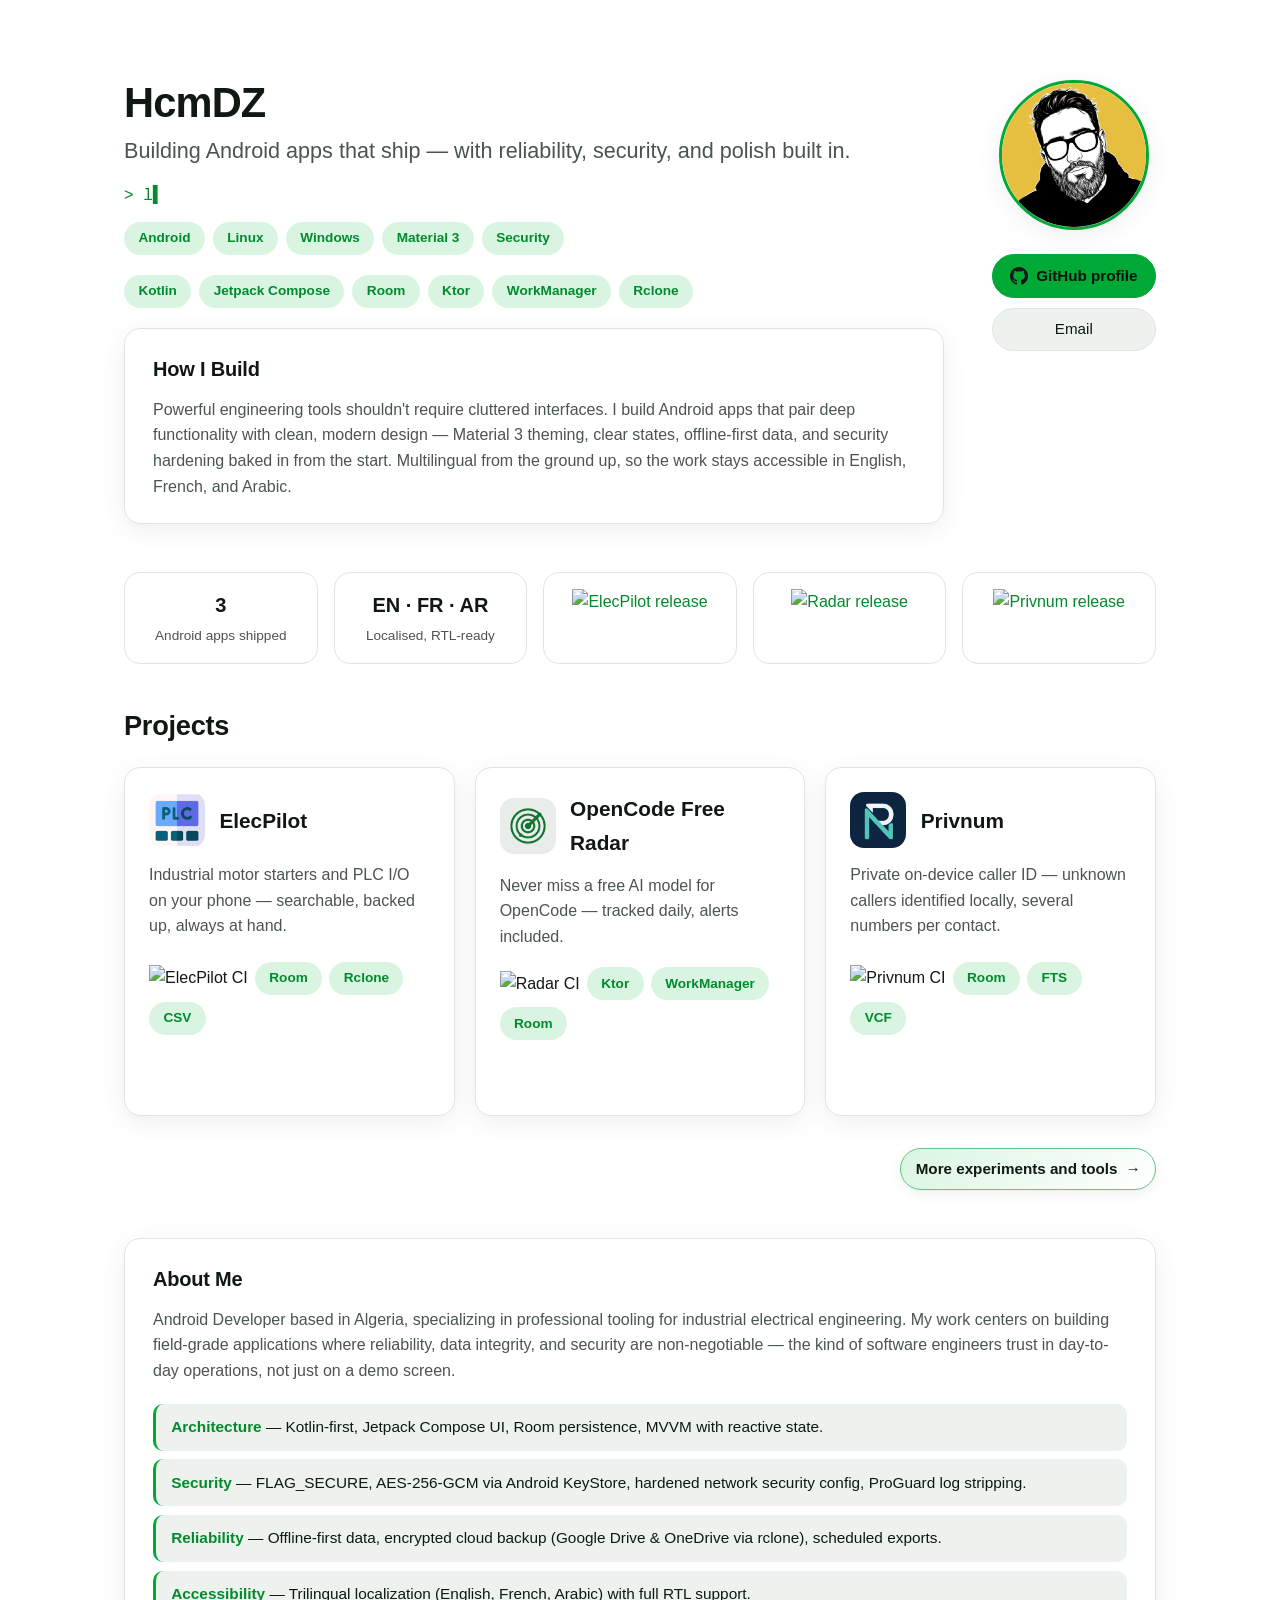
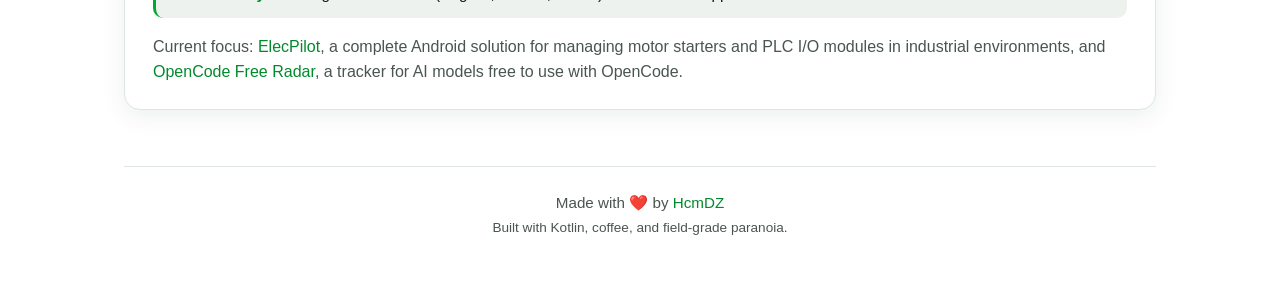
==== index.html @ deed44be "fix(nav): list all three apps plus shared JS nav source" ====
<!doctype html>
<html lang="en">
<head>
  <meta charset="utf-8">
  <meta name="viewport" content="width=device-width, initial-scale=1">
  <title>HcmDZ — Android Developer</title>
  <meta name="description" content="HcmDZ — Android developer crafting apps with Kotlin &amp; Jetpack Compose. Explore ElecPilot, a professional app for motor starters and PLC I/O modules, and OpenCode Free Radar, a tracker for free AI models.">
  <meta name="author" content="HcmDZ">
  <link rel="canonical" href="https://Hcmdz.github.io/">
  <link rel="icon" type="image/png" href="assets/favicon-elec.png">
  <link rel="apple-touch-icon" href="assets/favicon-elec.png">
  <meta property="og:type" content="profile">
  <meta property="og:site_name" content="HcmDZ">
  <meta property="og:title" content="HcmDZ — Android Developer">
  <meta property="og:description" content="Android developer crafting apps with Kotlin &amp; Jetpack Compose. Explore ElecPilot and OpenCode Free Radar.">
  <meta property="og:url" content="https://Hcmdz.github.io/">
  <meta property="og:image" content="https://Hcmdz.github.io/assets/og-home.png">
  <meta property="og:image:width" content="1200">
  <meta property="og:image:height" content="630">
  <meta property="og:image:alt" content="HcmDZ — Android Developer">
  <meta name="twitter:card" content="summary_large_image">
  <meta name="twitter:title" content="HcmDZ — Android Developer">
  <meta name="twitter:description" content="Android developer crafting apps with Kotlin &amp; Jetpack Compose. Explore ElecPilot and OpenCode Free Radar.">
  <meta name="twitter:image" content="https://Hcmdz.github.io/assets/og-home.png">
  <link rel="stylesheet" href="assets/style.css?v=12">
  <script src="assets/site.js?v=4" defer></script>
  <script type="application/ld+json">
    {
      "@context": "https://schema.org",
      "@type": "Person",
      "name": "HcmDZ",
      "url": "https://Hcmdz.github.io/",
      "image": "https://Hcmdz.github.io/assets/avatar.png",
      "sameAs": [
        "https://github.com/Hcmdz"
      ],
      "knowsAbout": [
        "Android Application Development",
        "Kotlin",
        "Jetpack Compose",
        "Material 3 Design",
        "Electrical Engineering Apps",
        "Security Hardening"
      ]
    }
  </script>
</head>
<body>
  <main class="site-shell">
    <section class="hero profile-hero">
      <div class="hero-copy">
        <h1>HcmDZ</h1>
        <p class="profile-tagline">Building Android apps that ship — with reliability, security, and polish built in.</p>
        <p class="home-terminal" aria-hidden="true"><span>&gt; </span><span id="home-typing">code()</span><span class="home-caret">▍</span></p>
        <div class="chip-row" aria-label="Platforms">
          <span class="meta-chip">Android</span>
          <span class="meta-chip">Linux</span>
          <span class="meta-chip">Windows</span>
          <span class="meta-chip">Material 3</span>
          <span class="meta-chip">Security</span>
        </div>
        <div class="chip-row home-stack" aria-label="Stack">
          <span class="meta-chip">Kotlin</span>
          <span class="meta-chip">Jetpack Compose</span>
          <span class="meta-chip">Room</span>
          <span class="meta-chip">Ktor</span>
          <span class="meta-chip">WorkManager</span>
          <span class="meta-chip">Rclone</span>
        </div>
        <section class="content-card">
          <h2>How I Build</h2>
          <p>
            Powerful engineering tools shouldn't require cluttered interfaces. I build Android apps that pair deep
            functionality with clean, modern design — Material 3 theming, clear states, offline-first data, and
            security hardening baked in from the start. Multilingual from the ground up, so the work stays accessible
            in English, French, and Arabic.
          </p>
        </section>
      </div>
      <div class="hero-media">
        <img class="avatar" src="assets/avatar.png" alt="HcmDZ profile photo" loading="lazy" decoding="async">
        <nav class="nav" aria-label="Profile links">
          <a class="pill primary" href="https://github.com/Hcmdz" target="_blank" rel="noopener"><img class="pill-icon" src="assets/fav_github.png" alt="" aria-hidden="true">GitHub profile</a>
          <a class="pill" href="mailto:HcmDz.Dev@gmail.com">Email</a>
        </nav>
      </div>
    </section>
      </div>
    </section>

    <section class="home-stats" aria-label="Highlights">
      <div class="home-stat"><strong>3</strong><span>Android apps shipped</span></div>
      <div class="home-stat"><strong>EN · FR · AR</strong><span>Localised, RTL-ready</span></div>
      <div class="home-stat"><a href="https://github.com/Hcmdz/ElecPilot/releases" target="_blank" rel="noopener"><img src="https://img.shields.io/github/v/release/Hcmdz/ElecPilot?label=ElecPilot&color=00D117" alt="ElecPilot release" loading="lazy"></a></div>
      <div class="home-stat"><a href="https://github.com/Hcmdz/OpenCode-Free-Radar/releases" target="_blank" rel="noopener"><img src="https://img.shields.io/github/v/release/Hcmdz/OpenCode-Free-Radar?label=Radar&color=00D117" alt="Radar release" loading="lazy"></a></div>
      <div class="home-stat"><a href="https://github.com/Hcmdz/Privnum/releases" target="_blank" rel="noopener"><img src="https://img.shields.io/github/v/release/Hcmdz/Privnum?label=Privnum&color=00D117" alt="Privnum release" loading="lazy"></a></div>
    </section>

    <section class="projects-section" aria-labelledby="projects-title">
      <h2 id="projects-title">Projects</h2>
      <div class="grid">
        <a class="card" href="elecpilot/">
          <div class="card-header">
            <img class="card-logo" src="elecpilot/logo.png" alt="" aria-hidden="true" loading="lazy" decoding="async">
            <div class="card-title-group">
              <h3>ElecPilot</h3>
            </div>
          </div>
          <p>
            Industrial motor starters and PLC I/O on your phone — searchable, backed up, always at hand.
          </p>
          <div class="home-card-meta">
            <img src="https://img.shields.io/github/actions/workflow/status/Hcmdz/ElecPilot/ci.yml?label=CI&color=00D117" alt="ElecPilot CI" loading="lazy">
            <span class="meta-chip">Room</span>
            <span class="meta-chip">Rclone</span>
            <span class="meta-chip">CSV</span>
          </div>
        </a>
        <a class="card" href="opencode-free-radar/">
          <div class="card-header">
            <img class="card-logo" src="opencode-free-radar/logo.png" alt="" aria-hidden="true" loading="lazy" decoding="async">
            <div class="card-title-group">
              <h3>OpenCode Free Radar</h3>
            </div>
          </div>
          <p>
            Never miss a free AI model for OpenCode — tracked daily, alerts included.
          </p>
          <div class="home-card-meta">
            <img src="https://img.shields.io/github/actions/workflow/status/Hcmdz/OpenCode-Free-Radar/ci.yml?label=CI&color=00D117" alt="Radar CI" loading="lazy">
            <span class="meta-chip">Ktor</span>
            <span class="meta-chip">WorkManager</span>
            <span class="meta-chip">Room</span>
          </div>
        </a>
        <a class="card" href="Privnum/">
          <div class="card-header">
            <img class="card-logo" src="Privnum/logo.png" alt="" aria-hidden="true" loading="lazy" decoding="async">
            <div class="card-title-group">
              <h3>Privnum</h3>
            </div>
          </div>
          <p>
            Private on-device caller ID — unknown callers identified locally, several numbers per contact.
          </p>
          <div class="home-card-meta">
            <img src="https://img.shields.io/github/actions/workflow/status/Hcmdz/Privnum/ci.yml?label=CI&color=00D117" alt="Privnum CI" loading="lazy">
            <span class="meta-chip">Room</span>
            <span class="meta-chip">FTS</span>
            <span class="meta-chip">VCF</span>
          </div>
        </a>
      </div>
      <div class="read-more-row">
        <a class="pill read-more-button" href="https://github.com/Hcmdz?tab=repositories" target="_blank" rel="noopener">More experiments and tools<span aria-hidden="true">→</span></a>
      </div>
    </section>

    <section class="content-card" aria-labelledby="about-title">
      <h2 id="about-title">About Me</h2>
      <p>
        Android Developer based in Algeria, specializing in professional tooling for industrial electrical
        engineering. My work centers on building field-grade applications where reliability, data integrity, and
        security are non-negotiable — the kind of software engineers trust in day-to-day operations, not just on a
        demo screen.
      </p>
      <ul class="focus-list">
        <li><strong>Architecture</strong> — Kotlin-first, Jetpack Compose UI, Room persistence, MVVM with reactive state.</li>
        <li><strong>Security</strong> — FLAG_SECURE, AES-256-GCM via Android KeyStore, hardened network security config, ProGuard log stripping.</li>
        <li><strong>Reliability</strong> — Offline-first data, encrypted cloud backup (Google Drive &amp; OneDrive via rclone), scheduled exports.</li>
        <li><strong>Accessibility</strong> — Trilingual localization (English, French, Arabic) with full RTL support.</li>
      </ul>
      <p>
        Current focus: <a href="elecpilot/">ElecPilot</a>, a complete Android solution for managing motor starters
        and PLC I/O modules in industrial environments, and <a href="opencode-free-radar/">OpenCode Free Radar</a>,
        a tracker for AI models free to use with OpenCode.
      </p>
    </section>

    <footer class="site-footer">
      Made with ❤️ by <a href="https://github.com/Hcmdz">HcmDZ</a>
      <br><span class="home-footer-note">Built with Kotlin, coffee, and field-grade paranoia.</span>
    </footer>
  </main>
  <script>
  (function () {
    var el = document.getElementById("home-typing");
    if (!el || window.matchMedia("(prefers-reduced-motion: reduce)").matches) return;
    var words = ["code()", "learn()", "build()", "ship()"];
    var wi = 0, ci = 6, del = false;
    setInterval(function () {
      var w = words[wi];
      el.textContent = w.slice(0, ci);
      ci += del ? -1 : 1;
      if (!del && ci > w.length) { del = true; ci = w.length; }
      else if (del && ci < 0) { del = false; ci = 0; wi = (wi + 1) % words.length; }
    }, 160);
  })();
  </script>
</body>
</html>
---- assets/style.css ----
:root {
  --bg: #ffffff;
  --bg-soft: #f5f7f5;
  --surface: #ffffff;
  --surface-soft: #eef2ee;
  --text: #101812;
  --text-muted: #4a5550;
  --accent: #00a836;
  --accent-strong: #008a2c;
  --accent-soft: #d9f5e2;
  --border: #dfe6e0;
  --shadow: 0 6px 24px rgba(16, 60, 34, 0.08);
  --shadow-lg: 0 12px 40px rgba(16, 60, 34, 0.14);
  --radius: 16px;
  --radius-sm: 10px;
  --maxw: 1080px;
}

@media (prefers-color-scheme: dark) {
  :root {
    --bg: #0c130e;
    --bg-soft: #111a14;
    --surface: #16201a;
    --surface-soft: #1b2620;
    --text: #e7f2eb;
    --text-muted: #9fb3a6;
    --accent: #2ee06b;
    --accent-strong: #4cf081;
    --accent-soft: #12311f;
    --border: #24342b;
    --shadow: 0 6px 24px rgba(0, 0, 0, 0.4);
    --shadow-lg: 0 12px 40px rgba(0, 0, 0, 0.55);
  }
}

* { box-sizing: border-box; }

/* ElecPilot project theme (green identity, inherits the site palette) */
body.theme-elecpilot {
  --bg: #f4faf6;
  --bg-soft: #e9f3ec;
  --surface: #ffffff;
  --surface-soft: #e3efe7;
  --text: #0e1a12;
  --text-muted: #45614f;
  --accent: #00a836;
  --accent-strong: #008a2c;
  --accent-soft: #d3f2de;
  --border: #d8e7dc;
  --shadow: 0 6px 24px rgba(16, 60, 34, 0.08);
  --shadow-lg: 0 12px 40px rgba(16, 60, 34, 0.14);
}

@media (prefers-color-scheme: dark) {
  body.theme-elecpilot {
    --bg: #0c140f;
    --surface: #141f18;
    --surface-soft: #182720;
    --text: #e4f1e9;
    --text-muted: #9cb4a3;
    --accent: #2ee06b;
    --accent-strong: #4cf081;
    --accent-soft: #123120;
    --border: #22342a;
  }
}

/* Privnum project theme (teal identity, inherits the site palette) */
body.theme-privnum {
  --bg: #f2f7f7;
  --bg-soft: #e6f0ef;
  --surface: #ffffff;
  --surface-soft: #dcecea;
  --text: #0d1a1c;
  --text-muted: #41656b;
  --accent: #00897b;
  --accent-strong: #00695c;
  --accent-soft: #d2f0ec;
  --border: #d0e4e1;
  --shadow: 0 6px 24px rgba(13, 60, 56, 0.08);
  --shadow-lg: 0 12px 40px rgba(13, 60, 56, 0.14);
}

@media (prefers-color-scheme: dark) {
  body.theme-privnum {
    --bg: #0a1416;
    --surface: #122023;
    --surface-soft: #162b2e;
    --text: #e2f2f0;
    --text-muted: #9bbbc0;
    --accent: #53c5b8;
    --accent-strong: #7fe0d4;
    --accent-soft: #0d2b28;
    --border: #203639;
  }
}

/* OpenCode Free Radar project theme (radar-green identity, inherits the site palette) */
body.theme-ofr {
  --bg: #f2f6f2;
  --bg-soft: #e8ede9;
  --surface: #ffffff;
  --surface-soft: #dfe8e1;
  --text: #0e1a12;
  --text-muted: #45614f;
  --accent: #137333;
  --accent-strong: #0e5c29;
  --accent-soft: #d7ecdc;
  --border: #d3e2d7;
  --shadow: 0 6px 24px rgba(16, 60, 34, 0.08);
  --shadow-lg: 0 12px 40px rgba(16, 60, 34, 0.14);
}

@media (prefers-color-scheme: dark) {
  body.theme-ofr {
    --bg: #0c140f;
    --surface: #141f18;
    --surface-soft: #182720;
    --text: #e4f1e9;
    --text-muted: #9cb4a3;
    --accent: #35d066;
    --accent-strong: #5ce58a;
    --accent-soft: #123120;
    --border: #22342a;
  }
}

html { scroll-behavior: smooth; }

body {
  margin: 0;
  font-family: -apple-system, BlinkMacSystemFont, "Segoe UI", Roboto, Oxygen, Ubuntu, Cantarell, "Helvetica Neue", sans-serif;
  background: var(--bg);
  color: var(--text);
  line-height: 1.6;
  -webkit-font-smoothing: antialiased;
}

a { color: var(--accent-strong); text-decoration: none; }
a:hover { text-decoration: underline; }

.site-shell {
  max-width: var(--maxw);
  margin: 0 auto;
  padding: 2.5rem 1.5rem 3rem;
}

/* ---------- Hero ---------- */
.hero {
  display: grid;
  grid-template-columns: minmax(0, 1fr) auto;
  gap: clamp(1.5rem, 5vw, 3rem);
  align-items: start;
  padding: 2.5rem 0 3rem;
}

.hero > .hero-copy { order: 1; }
.hero > .hero-media { order: 2; }

.hero-media {
  display: flex;
  flex-direction: column;
  align-items: center;
  gap: 1.25rem;
}

/* Pills in the home/profile hero stack vertically under the avatar */
.profile-hero .hero-media .nav {
  flex-direction: column;
  align-items: stretch;
  width: min(16rem, 100%);
  margin-top: 0.25rem;
}

.profile-hero .hero-media .pill {
  justify-content: center;
}

/* Pills in the project hero stack vertically under the logo */
.project-hero .hero-media .nav {
  flex-direction: column;
  align-items: stretch;
  width: min(16rem, 100%);
  margin-top: 0.25rem;
}

.project-hero .hero-media .pill {
  justify-content: center;
}

.avatar {
  width: 150px;
  height: 150px;
  border-radius: 50%;
  object-fit: cover;
  border: 3px solid var(--accent);
  box-shadow: var(--shadow);
}

.app-logo {
  width: 120px;
  height: 120px;
  border-radius: 26px;
  object-fit: cover;
  box-shadow: var(--shadow-lg);
}

.hero-copy h1 {
  margin: 0 0 0.5rem;
  font-size: 2.6rem;
  line-height: 1.1;
  letter-spacing: -0.02em;
}

.profile-tagline {
  font-size: 1.35rem;
  color: var(--text-muted);
  margin: 0 0 1rem;
  font-weight: 500;
}

.lede {
  font-size: 1.1rem;
  color: var(--text-muted);
  margin: 0.5rem 0 1.25rem;
}

/* ---------- Navigation / Pills ---------- */
.nav {
  display: flex;
  flex-wrap: wrap;
  gap: 0.6rem;
  justify-content: center;
}

.page-nav.desktop-site-nav {
  justify-content: flex-start;
  margin-bottom: 1.5rem;
}

.pill {
  display: inline-flex;
  align-items: center;
  gap: 0.5rem;
  padding: 0.55rem 1.1rem;
  border-radius: 999px;
  background: var(--surface-soft);
  color: var(--text);
  font-weight: 500;
  font-size: 0.95rem;
  border: 1px solid var(--border);
  transition: transform 0.12s ease, box-shadow 0.12s ease, background 0.12s ease;
}

.pill:hover {
  transform: translateY(-1px);
  box-shadow: var(--shadow);
  text-decoration: none;
}

.pill.primary {
  background: var(--accent);
  color: #07130b;
  border-color: var(--accent);
  font-weight: 600;
}

.pill.primary:hover { background: var(--accent-strong); }

.pill[aria-current="page"] {
  background: var(--accent-soft);
  color: var(--accent-strong);
  border-color: var(--accent-soft);
}

.pill-icon {
  width: 18px;
  height: 18px;
  border-radius: 4px;
}

.pill .pill-icon + span { display: inline; }

@media (prefers-color-scheme: dark) {
  .pill:not(.primary) img.pill-icon[src*="fav_github"] {
    filter: invert(1);
  }
}

.pill.secondary-strong {
  border-color: color-mix(in srgb, var(--accent) 55%, var(--border));
  background: linear-gradient(135deg, var(--accent-soft), var(--surface));
  color: var(--text);
  font-weight: 600;
}

/* ---------- Chips ---------- */
.chip-row { display: flex; flex-wrap: wrap; gap: 0.5rem; margin: 0.75rem 0 1.25rem; }

.meta-chip {
  padding: 0.35rem 0.9rem;
  border-radius: 999px;
  background: var(--accent-soft);
  color: var(--accent-strong);
  font-size: 0.85rem;
  font-weight: 600;
}

/* ---------- Content card ---------- */
.content-card {
  background: var(--surface);
  border: 1px solid var(--border);
  border-radius: var(--radius);
  padding: 1.5rem 1.75rem;
  box-shadow: var(--shadow);
  transition: border-color 180ms ease, box-shadow 180ms ease, transform 180ms ease, background-color 180ms ease;
}

.content-card + .content-card { margin-top: 1.25rem; }

.content-card:hover {
  border-color: color-mix(in srgb, var(--accent) 30%, var(--border));
  background: color-mix(in srgb, var(--surface) 96%, var(--accent-soft));
  box-shadow: 0 0.8rem 2rem rgb(0 0 0 / 10%), 0 0 1rem color-mix(in srgb, var(--accent) 8%, transparent);
  transform: translateY(-0.1rem);
}

.content-card h2 { margin: 0 0 0.75rem; font-size: 1.25rem; }
.content-card p { margin: 0; color: var(--text-muted); }

/* ---------- Section titles ---------- */
section > h2, .section-title {
  font-size: 1.7rem;
  margin: 2.5rem 0 1.25rem;
  letter-spacing: -0.01em;
}

/* ---------- Projects section ---------- */
.projects-section { margin-bottom: 3rem; }

/* ---------- Projects grid ---------- */
.grid {
  display: grid;
  grid-template-columns: repeat(auto-fill, minmax(280px, 1fr));
  gap: 1.25rem;
}

.card {
  display: flex;
  flex-direction: column;
  gap: 0.85rem;
  padding: 1.5rem;
  background: var(--surface);
  border: 1px solid var(--border);
  border-radius: var(--radius);
  color: var(--text);
  box-shadow: var(--shadow);
  transition: transform 0.15s ease, box-shadow 0.15s ease, border-color 0.15s ease;
}

.card:hover {
  transform: translateY(-3px);
  box-shadow: var(--shadow-lg);
  border-color: var(--accent);
  text-decoration: none;
}

.projects-section .card::after {
  margin-top: auto;
  padding-top: 1rem;
  color: var(--accent-strong);
  content: "Open project \2192";
  font-size: 0.82rem;
  font-weight: 800;
  letter-spacing: 0.04em;
  opacity: 0;
  text-transform: uppercase;
  transform: translateY(0.35rem);
  transition: opacity 180ms ease, transform 180ms ease;
}

.projects-section .card:hover,
.projects-section .card:focus-visible {
  box-shadow: 0 1.35rem 3.5rem rgb(0 0 0 / 18%), 0 0 2rem color-mix(in srgb, var(--accent) 16%, transparent);
}

.projects-section .card:hover::after,
.projects-section .card:focus-visible::after {
  opacity: 1;
  transform: translateY(0);
}

.card-header { display: flex; align-items: center; gap: 0.9rem; }

.card-logo {
  width: 56px;
  height: 56px;
  border-radius: 14px;
  object-fit: cover;
}

.card-title-group { display: flex; flex-direction: column; gap: 0.25rem; }
.card-title-group h3 { margin: 0; font-size: 1.3rem; }
.card-badge {
  align-self: flex-start;
  padding: 0.2rem 0.7rem;
  border-radius: 999px;
  background: var(--accent-soft);
  color: var(--accent-strong);
  font-size: 0.75rem;
  font-weight: 600;
}

.card p { margin: 0; color: var(--text-muted); }

/* ---------- Feature grid ---------- */
.feature-grid {
  display: grid;
  grid-template-columns: repeat(auto-fill, minmax(240px, 1fr));
  gap: 1.25rem;
}

.feature-card {
  background: var(--surface);
  border: 1px solid var(--border);
  border-radius: var(--radius);
  padding: 1.4rem 1.5rem;
  box-shadow: var(--shadow);
  transition: border-color 180ms ease, box-shadow 180ms ease, transform 180ms ease, background-color 180ms ease;
}

.feature-card:hover {
  border-color: color-mix(in srgb, var(--accent) 34%, var(--border));
  background: color-mix(in srgb, var(--surface) 95%, var(--accent-soft));
  box-shadow: 0 0.9rem 2.2rem rgb(0 0 0 / 11%), 0 0 1.1rem color-mix(in srgb, var(--accent) 9%, transparent);
  transform: translateY(-0.12rem);
}

.feature-card h3 {
  margin: 0 0 0.55rem;
  font-size: 1.1rem;
  display: flex;
  align-items: center;
  gap: 0.5rem;
}

.feature-card p { margin: 0; color: var(--text-muted); font-size: 0.96rem; }

/* ---------- Read more row ---------- */
.read-more-row { margin: 2rem 0; text-align: right; }

.read-more-button {
  display: inline-flex;
  align-items: center;
  gap: 0.5rem;
  min-height: 2.5rem;
  padding: 0.5rem 0.9rem;
  border-color: color-mix(in srgb, var(--accent) 55%, var(--border));
  background: linear-gradient(135deg, var(--accent-soft), var(--surface));
  box-shadow: 0 0.25rem 0.75rem rgba(16, 60, 34, 0.07);
  font-weight: 600;
}

/* ---------- Screenshots ---------- */
.screenshot-section { margin-top: 2.5rem; margin-bottom: 2.5rem; }

.screenshot-grid {
  display: grid;
  grid-template-columns: repeat(auto-fill, minmax(200px, 1fr));
  gap: 1rem;
}

.screenshot-card {
  margin: 0;
  background: var(--surface);
  border: 1px solid var(--border);
  border-radius: var(--radius-sm);
  overflow: hidden;
  box-shadow: var(--shadow);
  transition: box-shadow 180ms ease, transform 180ms ease;
}

.screenshot-card:hover {
  box-shadow: 0 1.1rem 2.75rem rgb(0 0 0 / 14%), 0 0 1.6rem color-mix(in srgb, var(--accent) 12%, transparent);
  transform: translateY(-0.18rem);
}

.screenshot-card:hover .screenshot-button > img { transform: scale(1.025); }

.screenshot-button {
  display: block;
  width: 100%;
  padding: 0;
  border: 0;
  background: none;
  line-height: 0;
}

/* Phone screenshot row (project pages): uniform 9:19.5 cards, no cropping */
.screenshot-grid.app-screenshot-grid {
  grid-template-columns: repeat(5, minmax(0, 1fr));
  gap: 0.75rem;
}

.screenshot-grid.app-screenshot-grid .screenshot-card {
  max-height: none;
}

.screenshot-grid.app-screenshot-grid .screenshot-card img {
  display: block;
  width: 100%;
  height: auto;
  max-height: none;
  aspect-ratio: 9 / 19.5;
  object-fit: cover;
  object-position: top center;
  transition: transform 180ms ease;
}

.screenshot-grid.app-screenshot-grid figcaption {
  padding: 0.6rem 0.9rem;
  font-size: 0.85rem;
  color: var(--text-muted);
  line-height: 1.4;
}

/* ---------- Image dialog (screenshot lightbox) ---------- */
.image-dialog {
  width: var(--dialog-media-width, fit-content);
  max-width: 96vw;
  max-height: 94vh;
  padding: 0;
  overflow: hidden;
  border: 1px solid var(--border);
  border-radius: var(--radius);
  color: var(--text);
  background: var(--surface);
  box-shadow: var(--shadow-lg);
}

.image-dialog:focus {
  outline: none;
}

.image-dialog::backdrop {
  background: rgba(5, 10, 7, 0.6);
  backdrop-filter: blur(14px);
}

.image-dialog-inner {
  display: grid;
  width: var(--dialog-media-width, fit-content);
  max-width: 96vw;
  max-height: 94vh;
  align-items: center;
  overflow: hidden;
  border-radius: inherit;
  grid-template-columns: minmax(0, 1fr) auto;
  grid-template-rows: minmax(0, 1fr) auto;
}

.dialog-image {
  display: block;
  grid-column: 1 / -1;
  grid-row: 1;
  justify-self: center;
  width: auto;
  height: auto;
  max-width: 96vw;
  max-height: calc(94vh - 5.5rem);
  aspect-ratio: auto;
  background: var(--surface-soft);
  object-fit: contain;
  object-position: top center;
  transition: opacity 140ms ease, transform 140ms ease;
}

.dialog-caption {
  grid-column: 1 / -1;
  grid-row: 2;
  min-width: 0;
  margin: 0;
  padding: 1rem 1.25rem 1.25rem;
  color: var(--text-muted);
  text-align: center;
  overflow-wrap: anywhere;
  transition: opacity 140ms ease, transform 140ms ease;
}

.dialog-image.is-switching,
.dialog-caption.is-switching {
  opacity: 0;
  transform: scale(0.985);
}

/* ---------- View transitions ---------- */
@view-transition { navigation: auto; }

::view-transition-old(screenshot-morph),
::view-transition-new(screenshot-morph) {
  animation-duration: 320ms;
  animation-timing-function: cubic-bezier(0.2, 0, 0, 1);
}

@media (prefers-reduced-motion: reduce) {
  ::view-transition-old(screenshot-morph),
  ::view-transition-new(screenshot-morph) {
    animation-duration: 1ms;
  }
}

/* ---------- Archive card ---------- */
.archive-card {
  display: flex;
  gap: 1.5rem;
  align-items: center;
  padding: 1.5rem;
  background: var(--surface);
  border: 1px solid var(--border);
  border-radius: var(--radius);
  color: var(--text);
  box-shadow: var(--shadow);
  transition: transform 0.15s ease, box-shadow 0.15s ease;
}

.archive-card:hover {
  transform: translateY(-3px);
  box-shadow: var(--shadow-lg);
  text-decoration: none;
}

.archive-copy h3 { margin: 0 0 0.5rem; }
.archive-copy p { margin: 0 0 0.75rem; color: var(--text-muted); }
.archive-link { color: var(--accent-strong); font-weight: 600; }
.archive-mosaic img { width: 160px; border-radius: var(--radius-sm); }

/* ---------- Mobile menu ---------- */
.mobile-site-menu { display: none; }

/* ---------- Footer ---------- */
.site-footer {
  margin-top: 3.5rem;
  padding-top: 1.5rem;
  border-top: 1px solid var(--border);
  text-align: center;
  color: var(--text-muted);
  font-size: 0.95rem;
}

/* ---------- Focus list (About Me) ---------- */
.focus-list {
  list-style: none;
  padding: 0;
  margin: 1rem 0;
  display: flex;
  flex-direction: column;
  gap: 0.55rem;
}

.focus-list li {
  padding: 0.7rem 0.95rem;
  background: var(--surface-soft);
  border-left: 3px solid var(--accent);
  border-radius: var(--radius-sm);
  font-size: 0.96rem;
  color: var(--text);
}

.focus-list li strong { color: var(--accent-strong); }

.content-card p + .focus-list { margin-top: 1.25rem; }
.focus-list + p { margin-top: 1rem; color: var(--text-muted); }

/* ---------- Responsive ---------- */
@media (max-width: 720px) {
  .site-shell { padding: 1.5rem 1rem 2.5rem; }

  .hero {
    grid-template-columns: 1fr;
    text-align: center;
    gap: 1.75rem;
  }

  .hero-media { order: -1; }

  .nav { justify-content: center; }

  .project-hero {
    grid-template-columns: 5.75rem minmax(0, 1fr);
    gap: 0.75rem 1rem;
    align-items: center;
    text-align: left;
    padding-top: 1.5rem;
  }

  .project-hero > .hero-media,
  .project-hero > .hero-copy {
    display: contents;
  }

  .project-hero .app-logo {
    grid-column: 1;
    grid-row: 1 / 4;
    justify-self: start;
    width: 4.4rem;
    height: 4.4rem;
    border-radius: 1rem;
  }

  .project-hero .hero-copy h1 {
    grid-column: 2;
    grid-row: 1;
    align-self: end;
    margin: 0;
    font-size: clamp(2rem, 9vw, 3rem);
  }

  .project-hero .chip-row {
    grid-column: 2;
    grid-row: 2;
    align-self: start;
    margin: 0.25rem 0 0;
  }

  .project-hero .hero-media .nav {
    grid-column: 1 / -1;
    grid-row: 4;
    display: grid;
    grid-template-columns: repeat(2, minmax(0, 1fr));
    gap: 0.6rem;
    width: 100%;
    margin-top: 0.5rem;
  }

  .project-hero .hero-media .pill {
    justify-content: center;
    min-width: 0;
    padding-inline: 0.7rem;
  }

  .project-hero .lede {
    grid-column: 1 / -1;
    grid-row: 5;
    margin-top: 0.75rem;
  }

  .project-hero .hero-copy > .content-card {
    grid-column: 1 / -1;
    grid-row: 6;
    width: 100%;
    margin-top: 0.75rem;
    text-align: left;
  }

  .page-nav.desktop-site-nav { display: none; }

  .mobile-site-menu {
    display: block;
    position: relative;
    margin-bottom: 1rem;
  }

  .mobile-site-menu > summary {
    list-style: none;
    cursor: pointer;
    display: inline-flex;
    align-items: center;
    justify-content: center;
    width: 46px;
    height: 46px;
    border-radius: 12px;
    background: var(--surface);
    border: 1px solid var(--border);
  }

  .mobile-site-menu > summary::-webkit-details-marker { display: none; }

  .menu-icon { display: flex; flex-direction: column; gap: 4px; }
  .menu-icon span { width: 18px; height: 2px; background: var(--text); border-radius: 2px; }

  .mobile-menu-panel {
    margin-top: 0.5rem;
    background: var(--surface);
    border: 1px solid var(--border);
    border-radius: var(--radius-sm);
    padding: 0.5rem;
    box-shadow: var(--shadow);
  }

  .mobile-menu-links { display: flex; flex-direction: column; }
  .mobile-menu-links a, .mobile-menu-links span {
    padding: 0.6rem 0.9rem;
    border-radius: 8px;
    color: var(--text);
  }
  .mobile-menu-links a:hover { background: var(--surface-soft); text-decoration: none; }
  .mobile-menu-links [aria-current="page"] { background: var(--accent-soft); color: var(--accent-strong); font-weight: 600; }

  .archive-card { flex-direction: column; text-align: center; }
  .archive-mosaic img { width: 120px; }

  .screenshot-grid.app-screenshot-grid {
    display: flex;
    gap: 1rem;
    margin-inline: -1rem;
    padding: 0 1rem 0.75rem;
    overflow-x: auto;
    overscroll-behavior-inline: contain;
    scroll-snap-type: x mandatory;
  }

  .screenshot-grid.app-screenshot-grid .screenshot-card {
    flex: 0 0 min(78vw, 20rem);
    scroll-snap-align: center;
  }

  .screenshot-grid.app-screenshot-grid .screenshot-button { cursor: pointer; }
}

/* ---------- Reduced motion ---------- */
@media (prefers-reduced-motion: reduce) {
  *,
  *::before,
  *::after {
    animation-duration: 0.001ms !important;
    animation-iteration-count: 1 !important;
    transition-duration: 0.001ms !important;
    scroll-behavior: auto !important;
  }
}

/* ---------- Homepage extras (index only, shared file untouched above) ---------- */
.home-terminal {
  font-family: ui-monospace, SFMono-Regular, Menlo, Consolas, monospace;
  font-size: 1rem;
  color: var(--accent-strong);
  margin: 0.5rem 0 0;
  min-height: 1.5em;
}

.home-caret { animation: home-blink 1s steps(1) infinite; }

@keyframes home-blink { 50% { opacity: 0; } }

.home-stack { margin-top: 0.6rem; }

.home-stats {
  display: grid;
  grid-template-columns: repeat(auto-fill, minmax(160px, 1fr));
  gap: 1rem;
  margin: 0 0 1rem;
}

.home-stat {
  display: flex;
  flex-direction: column;
  align-items: center;
  gap: 0.25rem;
  padding: 1rem;
  background: var(--surface);
  border: 1px solid var(--border);
  border-radius: var(--radius);
  text-align: center;
}

.home-stat strong { font-size: 1.25rem; }
.home-stat span { color: var(--text-muted); font-size: 0.85rem; }
.home-stat img { display: block; }

.home-card-meta {
  display: flex;
  flex-wrap: wrap;
  align-items: center;
  gap: 0.45rem;
  margin-top: auto;
  padding-top: 0.25rem;
}

.home-card-meta img { display: block; }

.home-footer-note { color: var(--text-muted); font-size: 0.85rem; }

.home-badge-row { margin: 0.6rem 0 0; }

.home-marquee {
  position: relative;
  overflow: hidden;
  margin: 0.75rem 0 1.25rem;
}

.home-marquee::before,
.home-marquee::after {
  content: "";
  position: absolute;
  top: 0;
  bottom: 0;
  width: 72px;
  z-index: 1;
  pointer-events: none;
}

.home-marquee::before { left: 0; background: linear-gradient(90deg, var(--bg), transparent); }
.home-marquee::after { right: 0; background: linear-gradient(270deg, var(--bg), transparent); }

.home-marquee-track {
  display: flex;
  gap: 0.5rem;
  width: max-content;
  animation: home-scroll 32s linear infinite;
}

.home-marquee-dup { display: contents; }

@keyframes home-scroll { to { transform: translateX(-50%); } }

@media (max-width: 480px) {
  .home-stats { grid-template-columns: repeat(2, 1fr); }
}
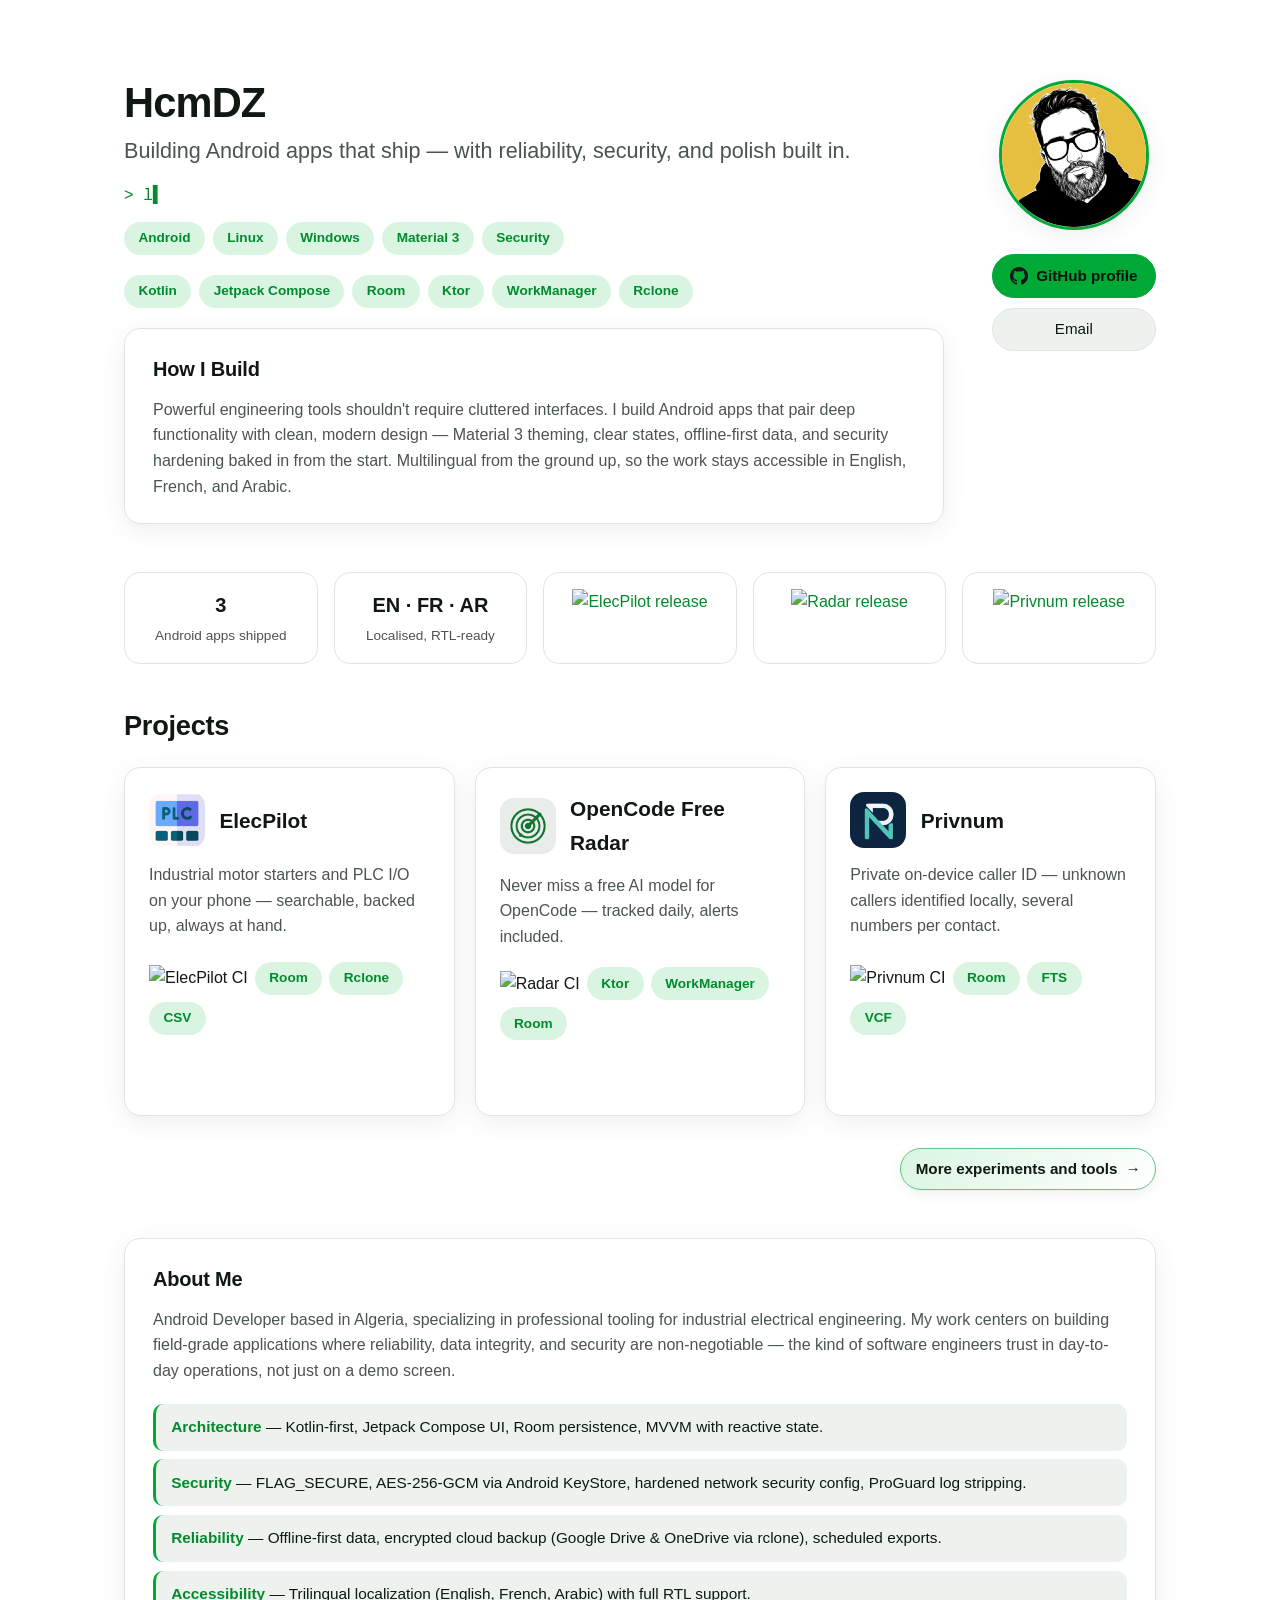
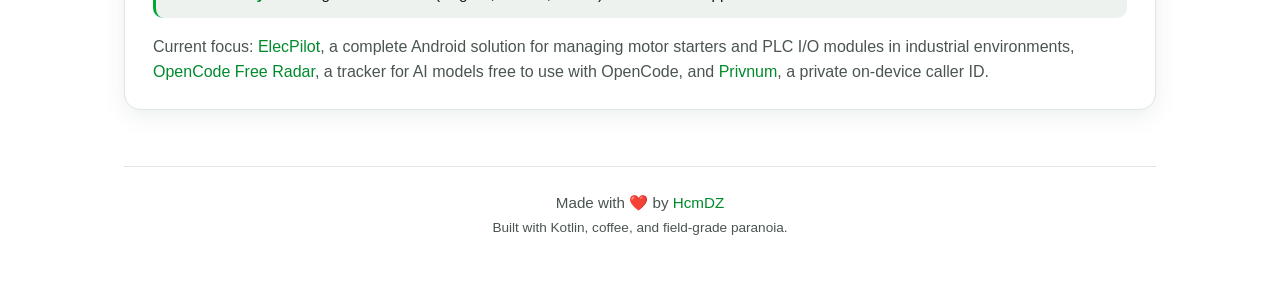
==== commit aa50e626: "fix(seo): home metas mention Privnum, refresh sitemap lastmod" ====
--- a/index.html
+++ b/index.html
@@ -4,7 +4,7 @@
   <meta charset="utf-8">
   <meta name="viewport" content="width=device-width, initial-scale=1">
   <title>HcmDZ — Android Developer</title>
-  <meta name="description" content="HcmDZ — Android developer crafting apps with Kotlin &amp; Jetpack Compose. Explore ElecPilot, a professional app for motor starters and PLC I/O modules, and OpenCode Free Radar, a tracker for free AI models.">
+  <meta name="description" content="HcmDZ — Android developer crafting apps with Kotlin &amp; Jetpack Compose. Explore ElecPilot, a professional app for motor starters and PLC I/O modules, OpenCode Free Radar, a tracker for free AI models, and Privnum, a private on-device caller ID.">
   <meta name="author" content="HcmDZ">
   <link rel="canonical" href="https://Hcmdz.github.io/">
   <link rel="icon" type="image/png" href="assets/favicon-elec.png">
@@ -12,7 +12,7 @@
   <meta property="og:type" content="profile">
   <meta property="og:site_name" content="HcmDZ">
   <meta property="og:title" content="HcmDZ — Android Developer">
-  <meta property="og:description" content="Android developer crafting apps with Kotlin &amp; Jetpack Compose. Explore ElecPilot and OpenCode Free Radar.">
+  <meta property="og:description" content="Android developer crafting apps with Kotlin &amp; Jetpack Compose. Explore ElecPilot, OpenCode Free Radar, and Privnum.">
   <meta property="og:url" content="https://Hcmdz.github.io/">
   <meta property="og:image" content="https://Hcmdz.github.io/assets/og-home.png">
   <meta property="og:image:width" content="1200">
@@ -20,7 +20,7 @@
   <meta property="og:image:alt" content="HcmDZ — Android Developer">
   <meta name="twitter:card" content="summary_large_image">
   <meta name="twitter:title" content="HcmDZ — Android Developer">
-  <meta name="twitter:description" content="Android developer crafting apps with Kotlin &amp; Jetpack Compose. Explore ElecPilot and OpenCode Free Radar.">
+  <meta name="twitter:description" content="Android developer crafting apps with Kotlin &amp; Jetpack Compose. Explore ElecPilot, OpenCode Free Radar, and Privnum.">
   <meta name="twitter:image" content="https://Hcmdz.github.io/assets/og-home.png">
   <link rel="stylesheet" href="assets/style.css?v=12">
   <script src="assets/site.js?v=4" defer></script>
@@ -172,8 +172,9 @@
       </ul>
       <p>
         Current focus: <a href="elecpilot/">ElecPilot</a>, a complete Android solution for managing motor starters
-        and PLC I/O modules in industrial environments, and <a href="opencode-free-radar/">OpenCode Free Radar</a>,
-        a tracker for AI models free to use with OpenCode.
+        and PLC I/O modules in industrial environments, <a href="opencode-free-radar/">OpenCode Free Radar</a>,
+        a tracker for AI models free to use with OpenCode, and <a href="Privnum/">Privnum</a>,
+        a private on-device caller ID.
       </p>
     </section>
 
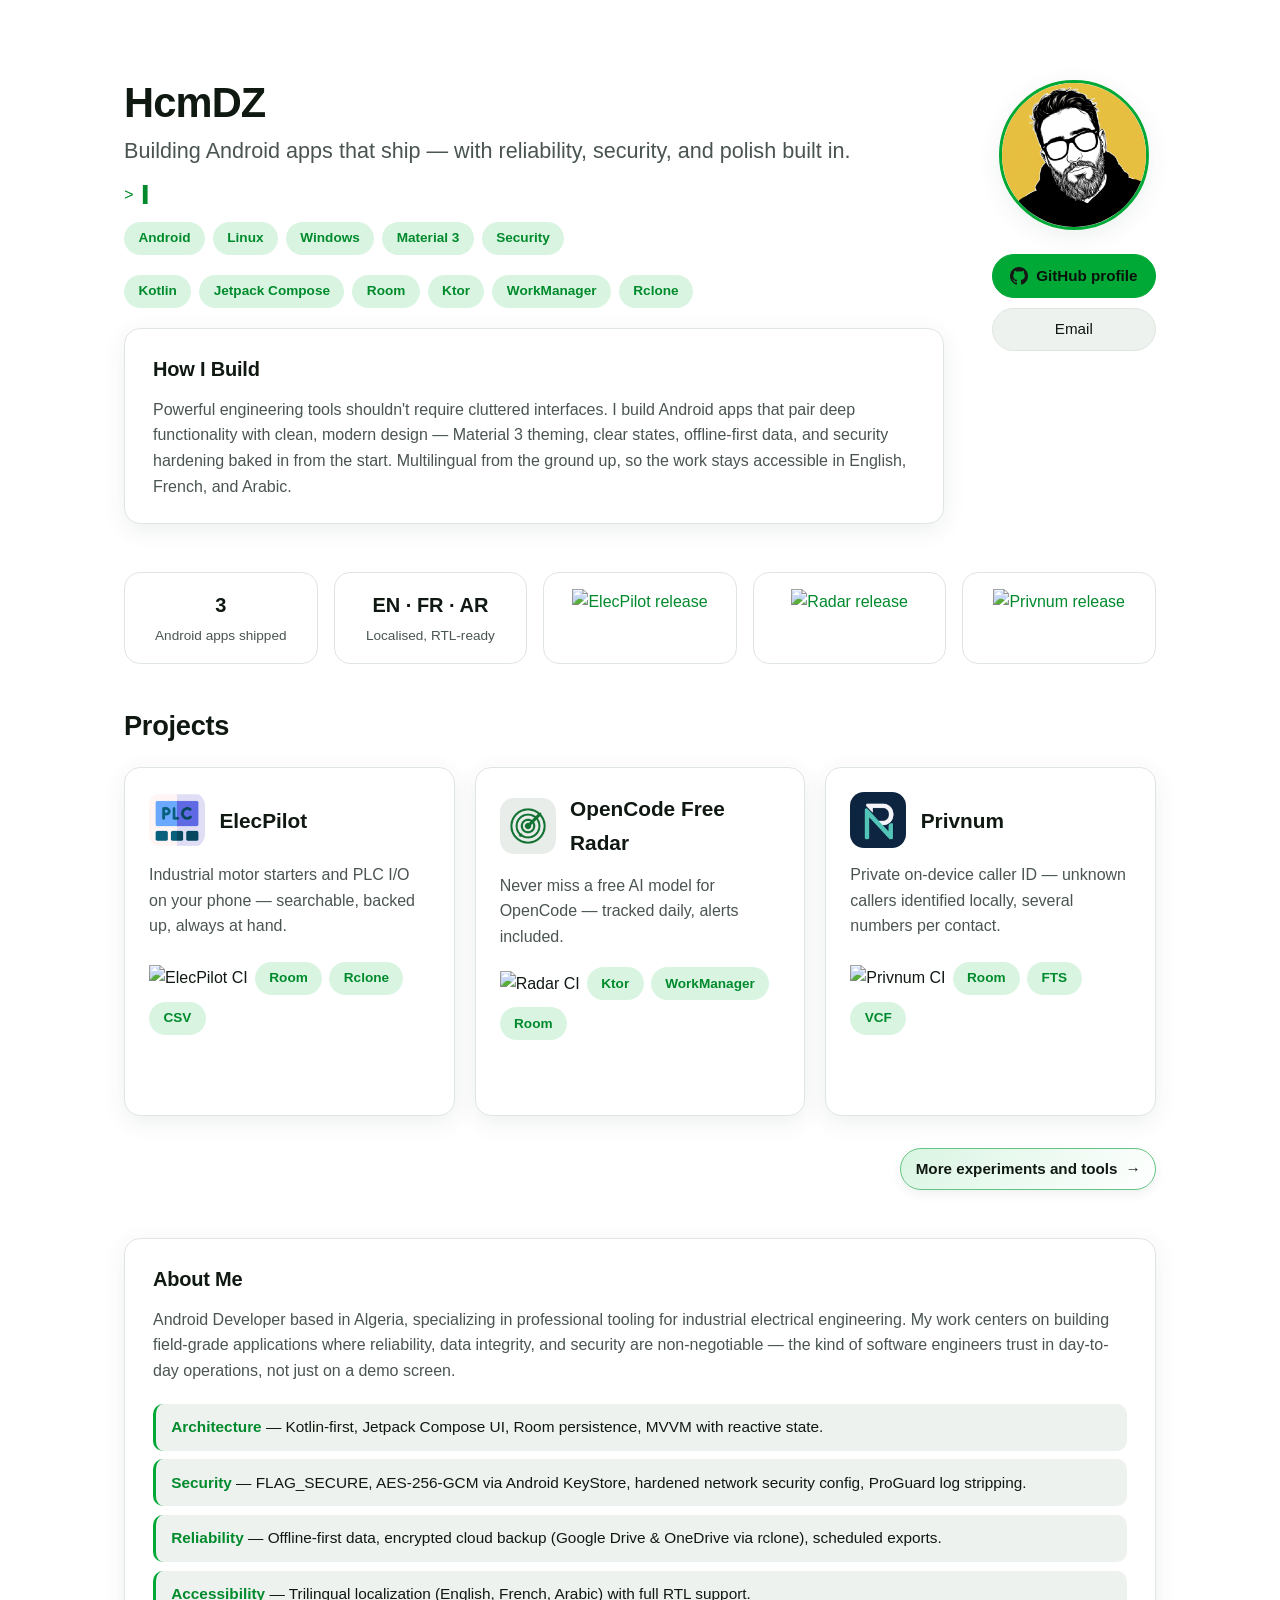
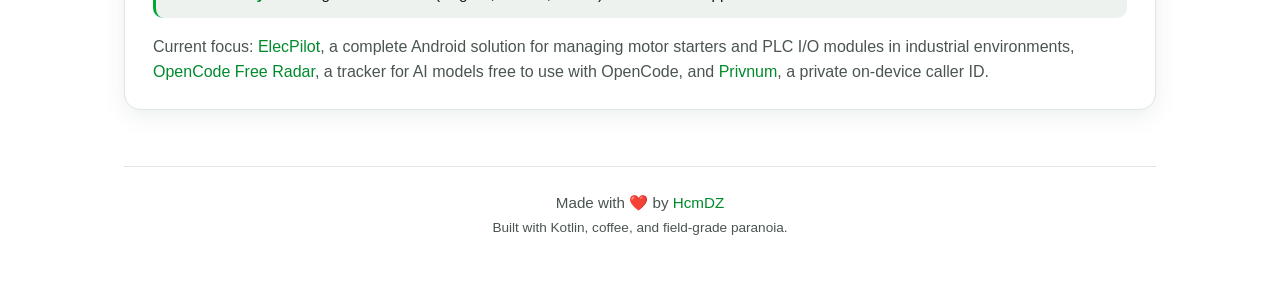
==== commit bc596645: "feat(theme): theme-color metas matching light/dark surface" ====
--- a/index.html
+++ b/index.html
@@ -3,6 +3,8 @@
 <head>
   <meta charset="utf-8">
   <meta name="viewport" content="width=device-width, initial-scale=1">
+  <meta name="theme-color" media="(prefers-color-scheme: light)" content="#ffffff">
+  <meta name="theme-color" media="(prefers-color-scheme: dark)" content="#0c130e">
   <title>HcmDZ — Android Developer</title>
   <meta name="description" content="HcmDZ — Android developer crafting apps with Kotlin &amp; Jetpack Compose. Explore ElecPilot, a professional app for motor starters and PLC I/O modules, OpenCode Free Radar, a tracker for free AI models, and Privnum, a private on-device caller ID.">
   <meta name="author" content="HcmDZ">
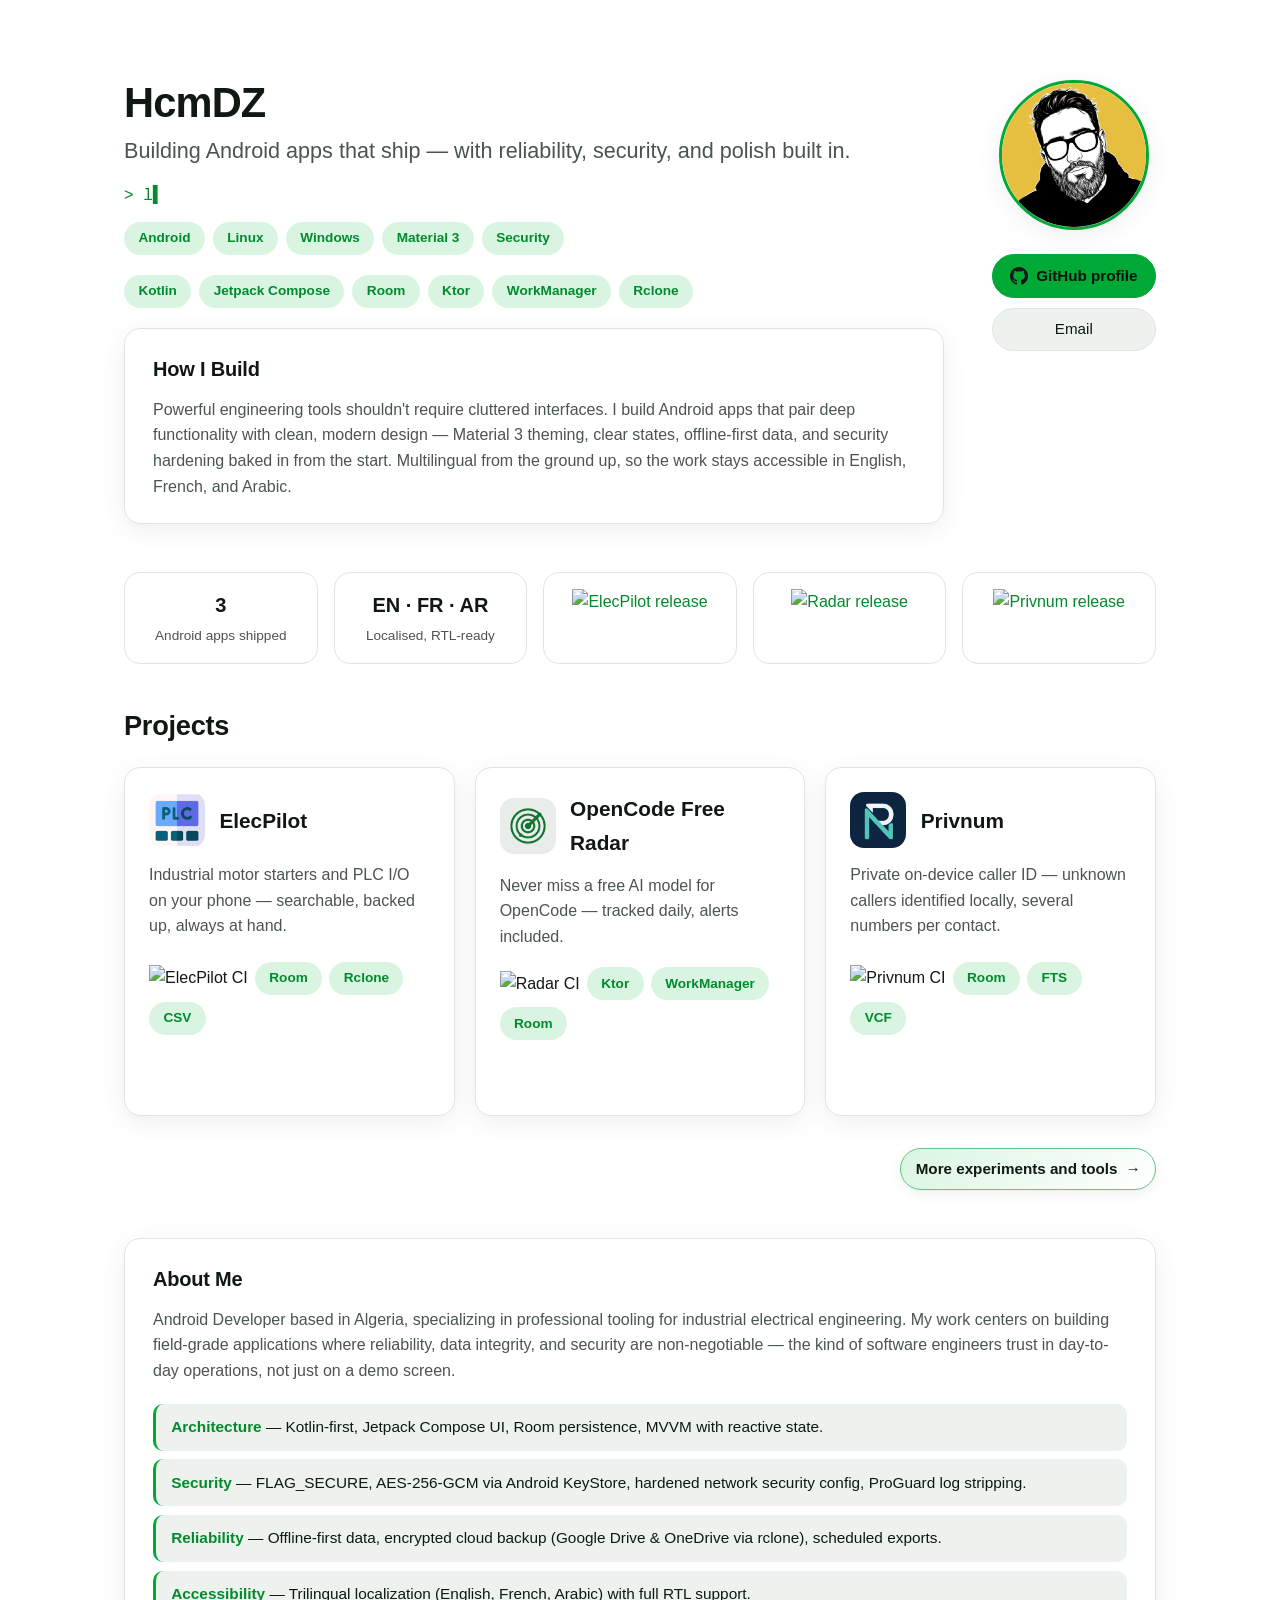
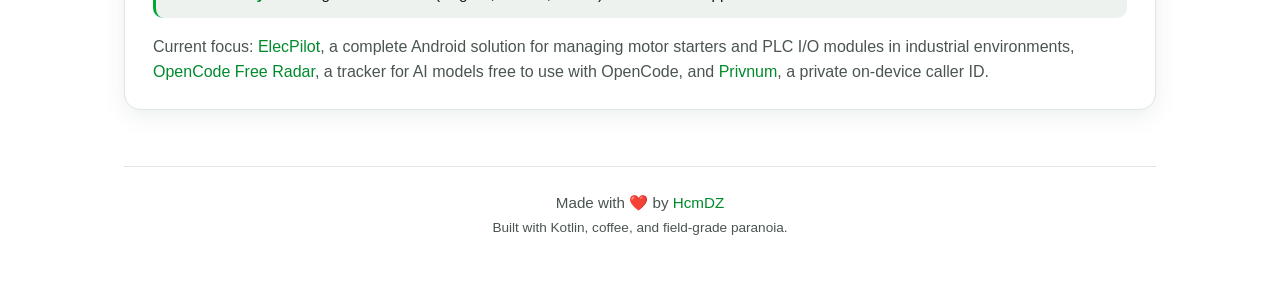
==== commit 9ba4e367: "perf(site): eager LCP logos, webp screenshots, lighter og, preconnect, llms.txt" ====
--- a/index.html
+++ b/index.html
@@ -24,6 +24,8 @@
   <meta name="twitter:title" content="HcmDZ — Android Developer">
   <meta name="twitter:description" content="Android developer crafting apps with Kotlin &amp; Jetpack Compose. Explore ElecPilot, OpenCode Free Radar, and Privnum.">
   <meta name="twitter:image" content="https://Hcmdz.github.io/assets/og-home.png">
+  <link rel="preconnect" href="https://img.shields.io">
+  <link rel="preconnect" href="https://github.com">
   <link rel="stylesheet" href="assets/style.css?v=12">
   <script src="assets/site.js?v=4" defer></script>
   <script type="application/ld+json">
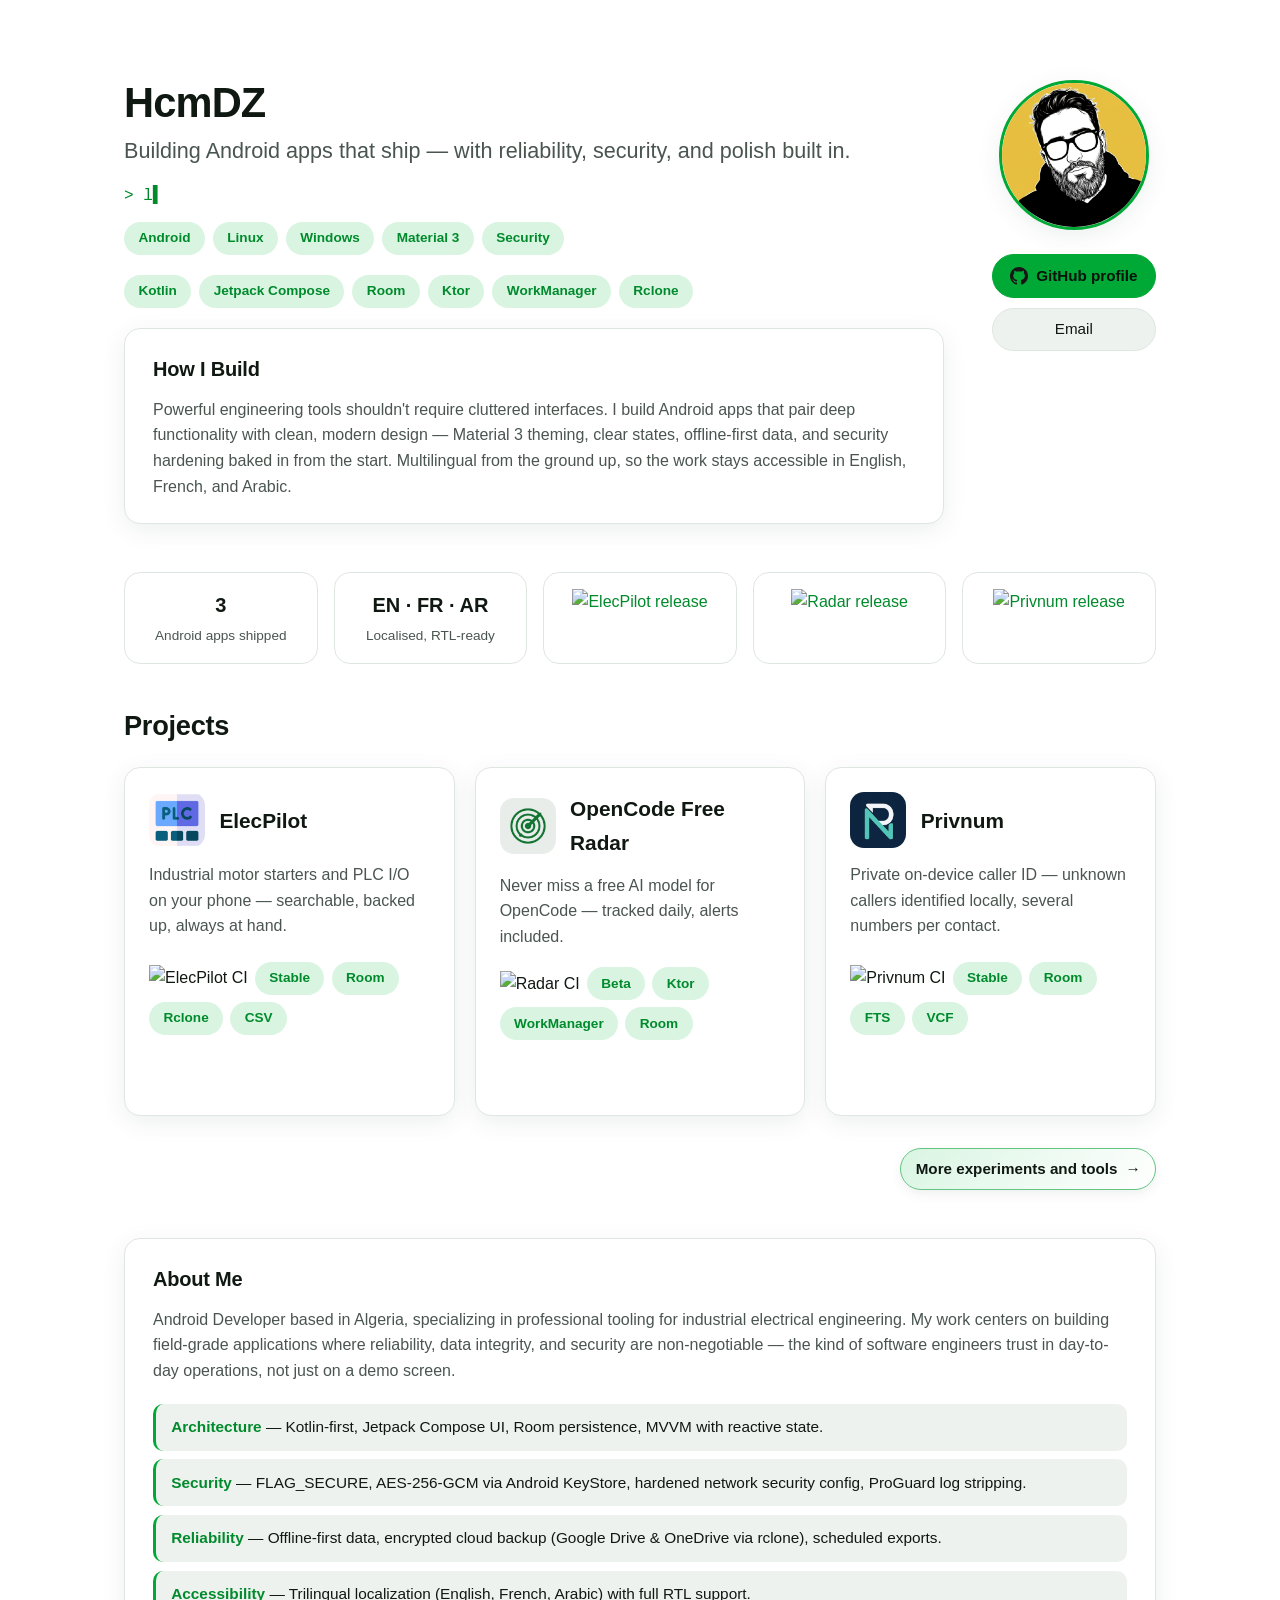
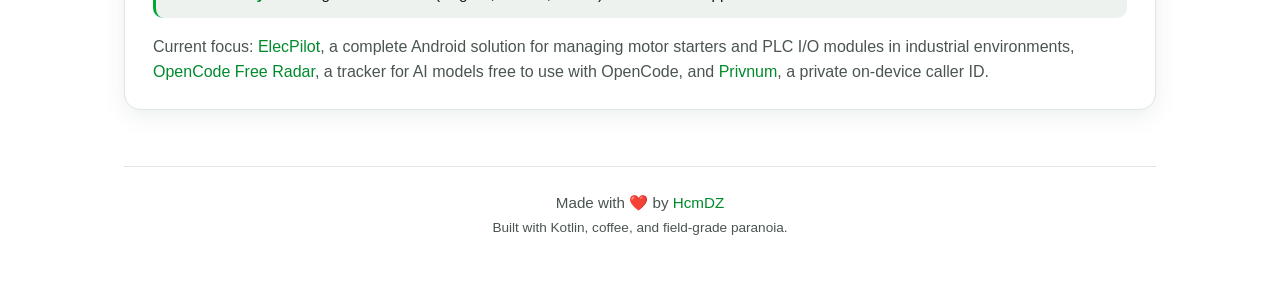
==== commit acb32565: "feat(site): status badges, outcome sections, fresh release versions" ====
--- a/index.html
+++ b/index.html
@@ -115,6 +115,7 @@
           </p>
           <div class="home-card-meta">
             <img src="https://img.shields.io/github/actions/workflow/status/Hcmdz/ElecPilot/ci.yml?label=CI&color=00D117" alt="ElecPilot CI" loading="lazy">
+            <span class="meta-chip">Stable</span>
             <span class="meta-chip">Room</span>
             <span class="meta-chip">Rclone</span>
             <span class="meta-chip">CSV</span>
@@ -132,6 +133,7 @@
           </p>
           <div class="home-card-meta">
             <img src="https://img.shields.io/github/actions/workflow/status/Hcmdz/OpenCode-Free-Radar/ci.yml?label=CI&color=00D117" alt="Radar CI" loading="lazy">
+            <span class="meta-chip">Beta</span>
             <span class="meta-chip">Ktor</span>
             <span class="meta-chip">WorkManager</span>
             <span class="meta-chip">Room</span>
@@ -149,6 +151,7 @@
           </p>
           <div class="home-card-meta">
             <img src="https://img.shields.io/github/actions/workflow/status/Hcmdz/Privnum/ci.yml?label=CI&color=00D117" alt="Privnum CI" loading="lazy">
+            <span class="meta-chip">Stable</span>
             <span class="meta-chip">Room</span>
             <span class="meta-chip">FTS</span>
             <span class="meta-chip">VCF</span>
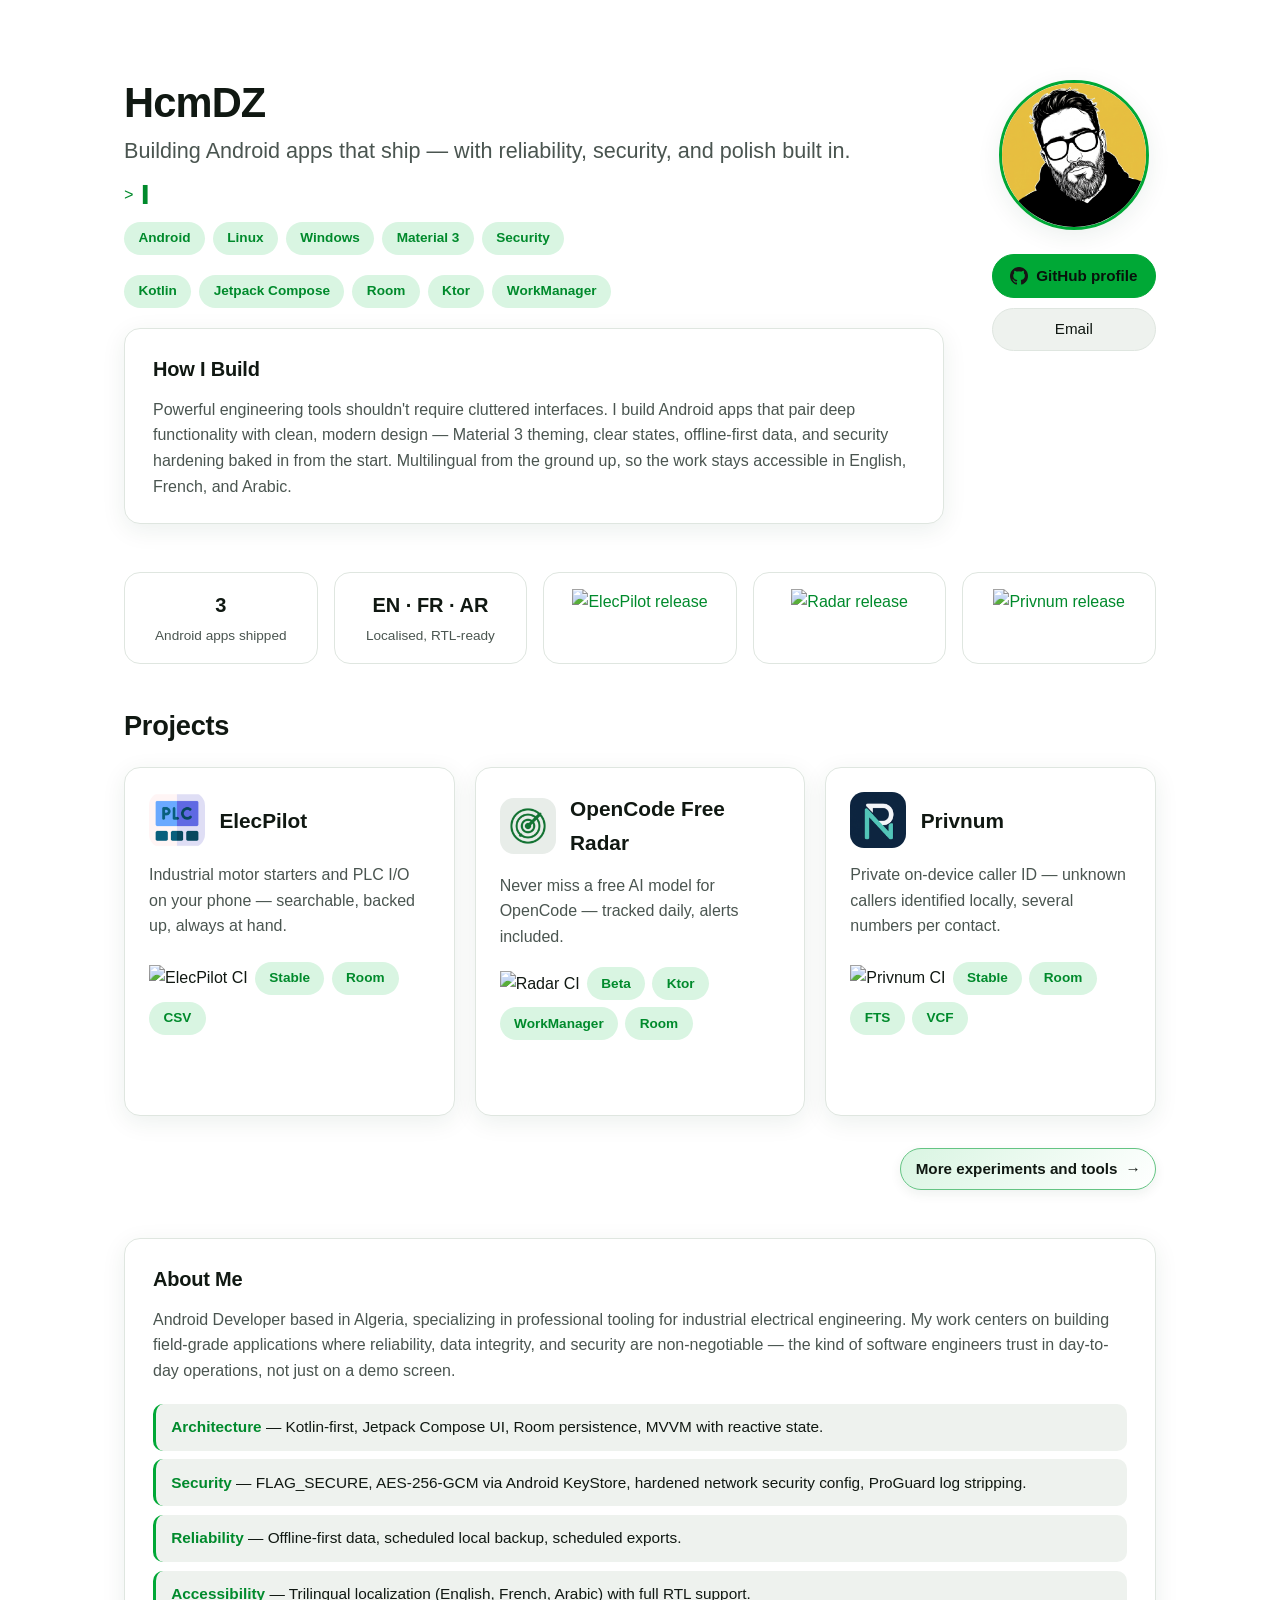
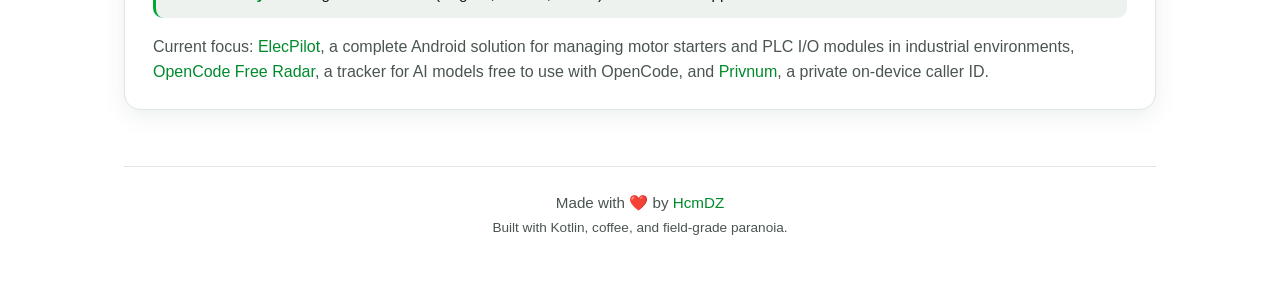
==== commit 7fdddf68: "site: remove cloud backup from ElecPilot pages Cloud backup shipped through rclone to Google Drive a" ====
--- a/index.html
+++ b/index.html
@@ -69,7 +69,6 @@
           <span class="meta-chip">Room</span>
           <span class="meta-chip">Ktor</span>
           <span class="meta-chip">WorkManager</span>
-          <span class="meta-chip">Rclone</span>
         </div>
         <section class="content-card">
           <h2>How I Build</h2>
@@ -117,7 +116,6 @@
             <img src="https://img.shields.io/github/actions/workflow/status/Hcmdz/ElecPilot/ci.yml?label=CI&color=00D117" alt="ElecPilot CI" loading="lazy">
             <span class="meta-chip">Stable</span>
             <span class="meta-chip">Room</span>
-            <span class="meta-chip">Rclone</span>
             <span class="meta-chip">CSV</span>
           </div>
         </a>
@@ -174,7 +172,7 @@
       <ul class="focus-list">
         <li><strong>Architecture</strong> — Kotlin-first, Jetpack Compose UI, Room persistence, MVVM with reactive state.</li>
         <li><strong>Security</strong> — FLAG_SECURE, AES-256-GCM via Android KeyStore, hardened network security config, ProGuard log stripping.</li>
-        <li><strong>Reliability</strong> — Offline-first data, encrypted cloud backup (Google Drive &amp; OneDrive via rclone), scheduled exports.</li>
+        <li><strong>Reliability</strong> — Offline-first data, scheduled local backup, scheduled exports.</li>
         <li><strong>Accessibility</strong> — Trilingual localization (English, French, Arabic) with full RTL support.</li>
       </ul>
       <p>
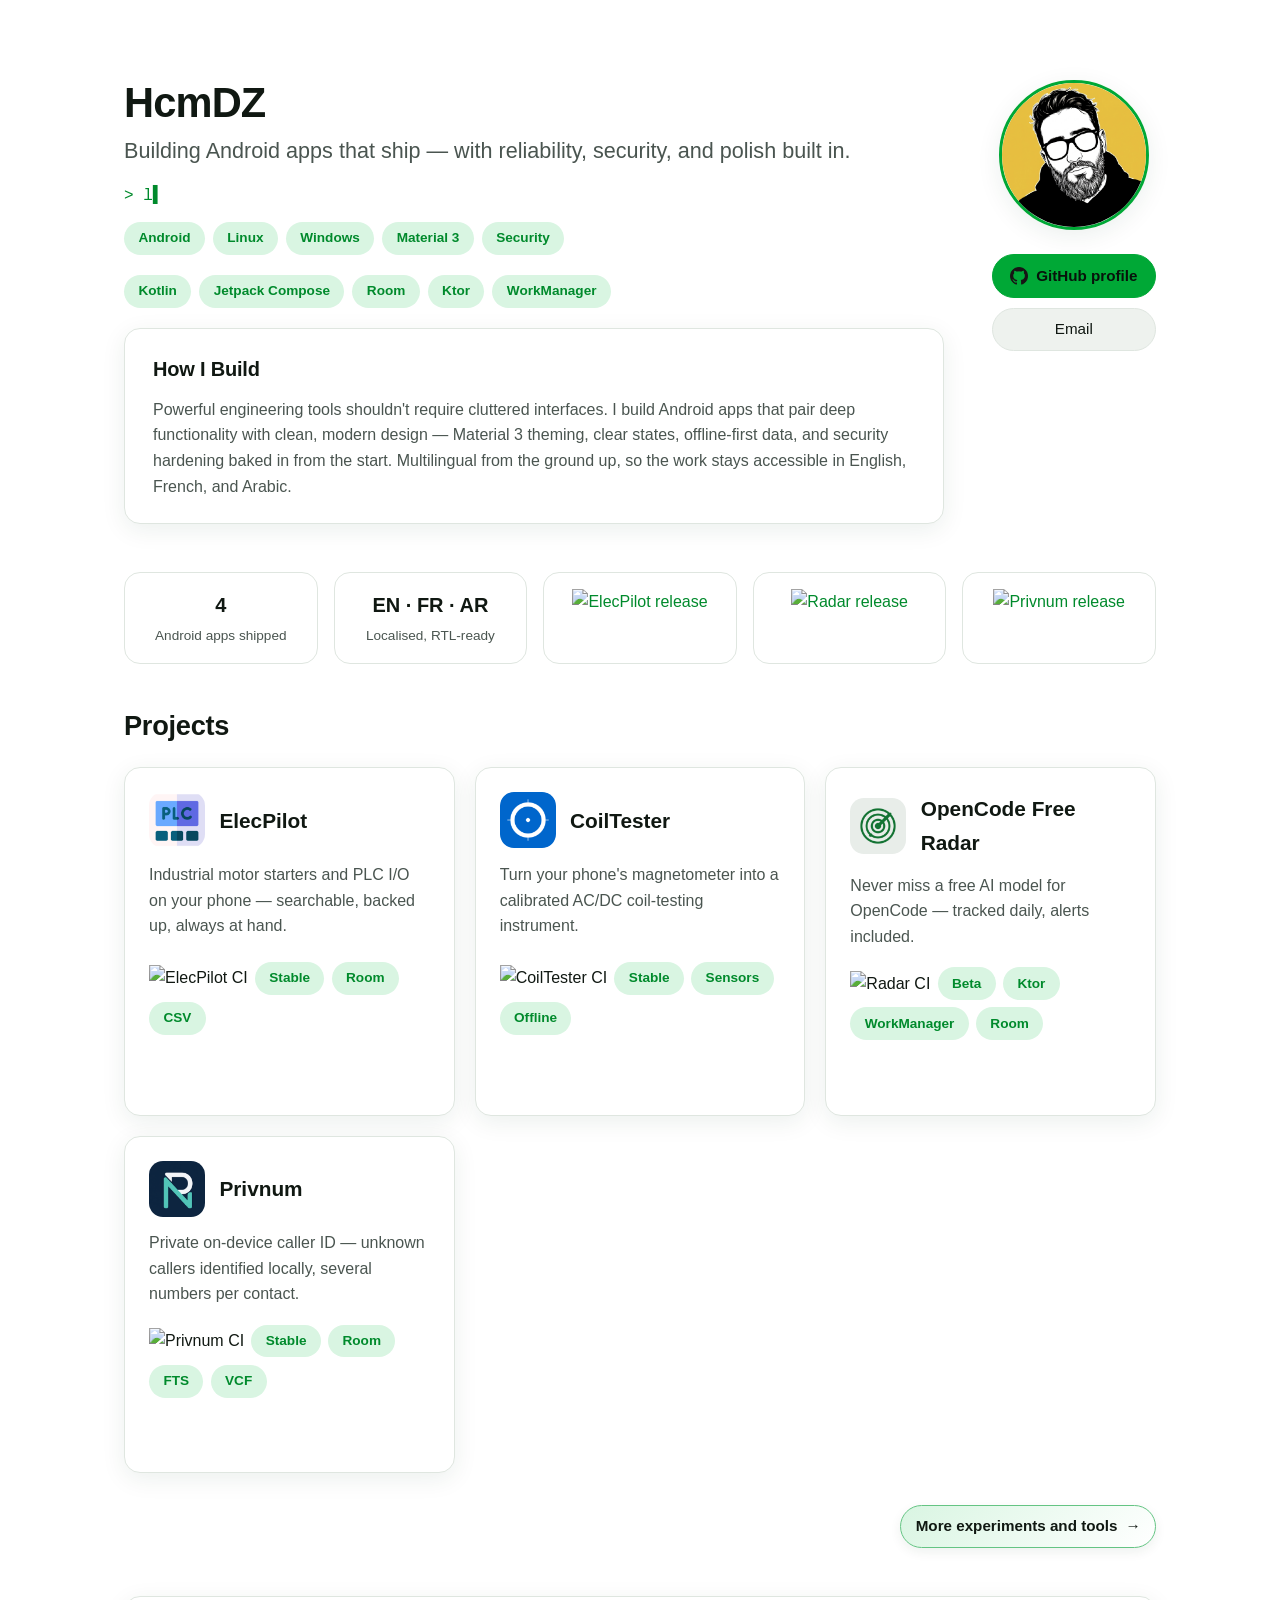
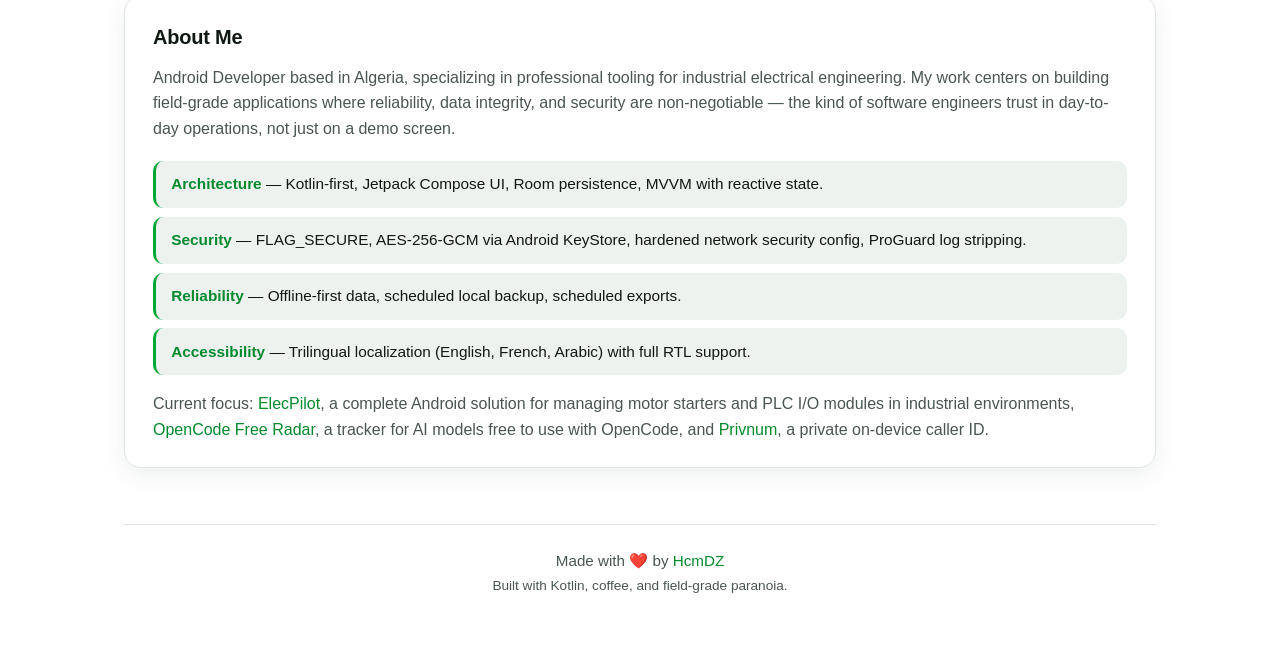
==== commit 57e99eb8: "feat: add CoilTester project site" ====
--- a/index.html
+++ b/index.html
@@ -6,7 +6,7 @@
   <meta name="theme-color" media="(prefers-color-scheme: light)" content="#ffffff">
   <meta name="theme-color" media="(prefers-color-scheme: dark)" content="#0c130e">
   <title>HcmDZ — Android Developer</title>
-  <meta name="description" content="HcmDZ — Android developer crafting apps with Kotlin &amp; Jetpack Compose. Explore ElecPilot, a professional app for motor starters and PLC I/O modules, OpenCode Free Radar, a tracker for free AI models, and Privnum, a private on-device caller ID.">
+  <meta name="description" content="HcmDZ — Android developer crafting apps with Kotlin &amp; Jetpack Compose. Explore ElecPilot, a professional app for motor starters and PLC I/O modules, CoilTester, an AC/DC coil detector, OpenCode Free Radar, a tracker for free AI models, and Privnum, a private on-device caller ID.">
   <meta name="author" content="HcmDZ">
   <link rel="canonical" href="https://Hcmdz.github.io/">
   <link rel="icon" type="image/png" href="assets/favicon-elec.png">
@@ -92,7 +92,7 @@
     </section>
 
     <section class="home-stats" aria-label="Highlights">
-      <div class="home-stat"><strong>3</strong><span>Android apps shipped</span></div>
+      <div class="home-stat"><strong>4</strong><span>Android apps shipped</span></div>
       <div class="home-stat"><strong>EN · FR · AR</strong><span>Localised, RTL-ready</span></div>
       <div class="home-stat"><a href="https://github.com/Hcmdz/ElecPilot/releases" target="_blank" rel="noopener"><img src="https://img.shields.io/github/v/release/Hcmdz/ElecPilot?label=ElecPilot&color=00D117" alt="ElecPilot release" loading="lazy"></a></div>
       <div class="home-stat"><a href="https://github.com/Hcmdz/OpenCode-Free-Radar/releases" target="_blank" rel="noopener"><img src="https://img.shields.io/github/v/release/Hcmdz/OpenCode-Free-Radar?label=Radar&color=00D117" alt="Radar release" loading="lazy"></a></div>
@@ -117,6 +117,23 @@
             <span class="meta-chip">Stable</span>
             <span class="meta-chip">Room</span>
             <span class="meta-chip">CSV</span>
+          </div>
+        </a>
+        <a class="card" href="coil-tester/">
+          <div class="card-header">
+            <img class="card-logo" src="coil-tester/logo.png" alt="" aria-hidden="true" loading="lazy" decoding="async">
+            <div class="card-title-group">
+              <h3>CoilTester</h3>
+            </div>
+          </div>
+          <p>
+            Turn your phone's magnetometer into a calibrated AC/DC coil-testing instrument.
+          </p>
+          <div class="home-card-meta">
+            <img src="https://img.shields.io/github/actions/workflow/status/Hcmdz/Coil-Tester/ci.yml?label=CI&color=00D117" alt="CoilTester CI" loading="lazy">
+            <span class="meta-chip">Stable</span>
+            <span class="meta-chip">Sensors</span>
+            <span class="meta-chip">Offline</span>
           </div>
         </a>
         <a class="card" href="opencode-free-radar/">
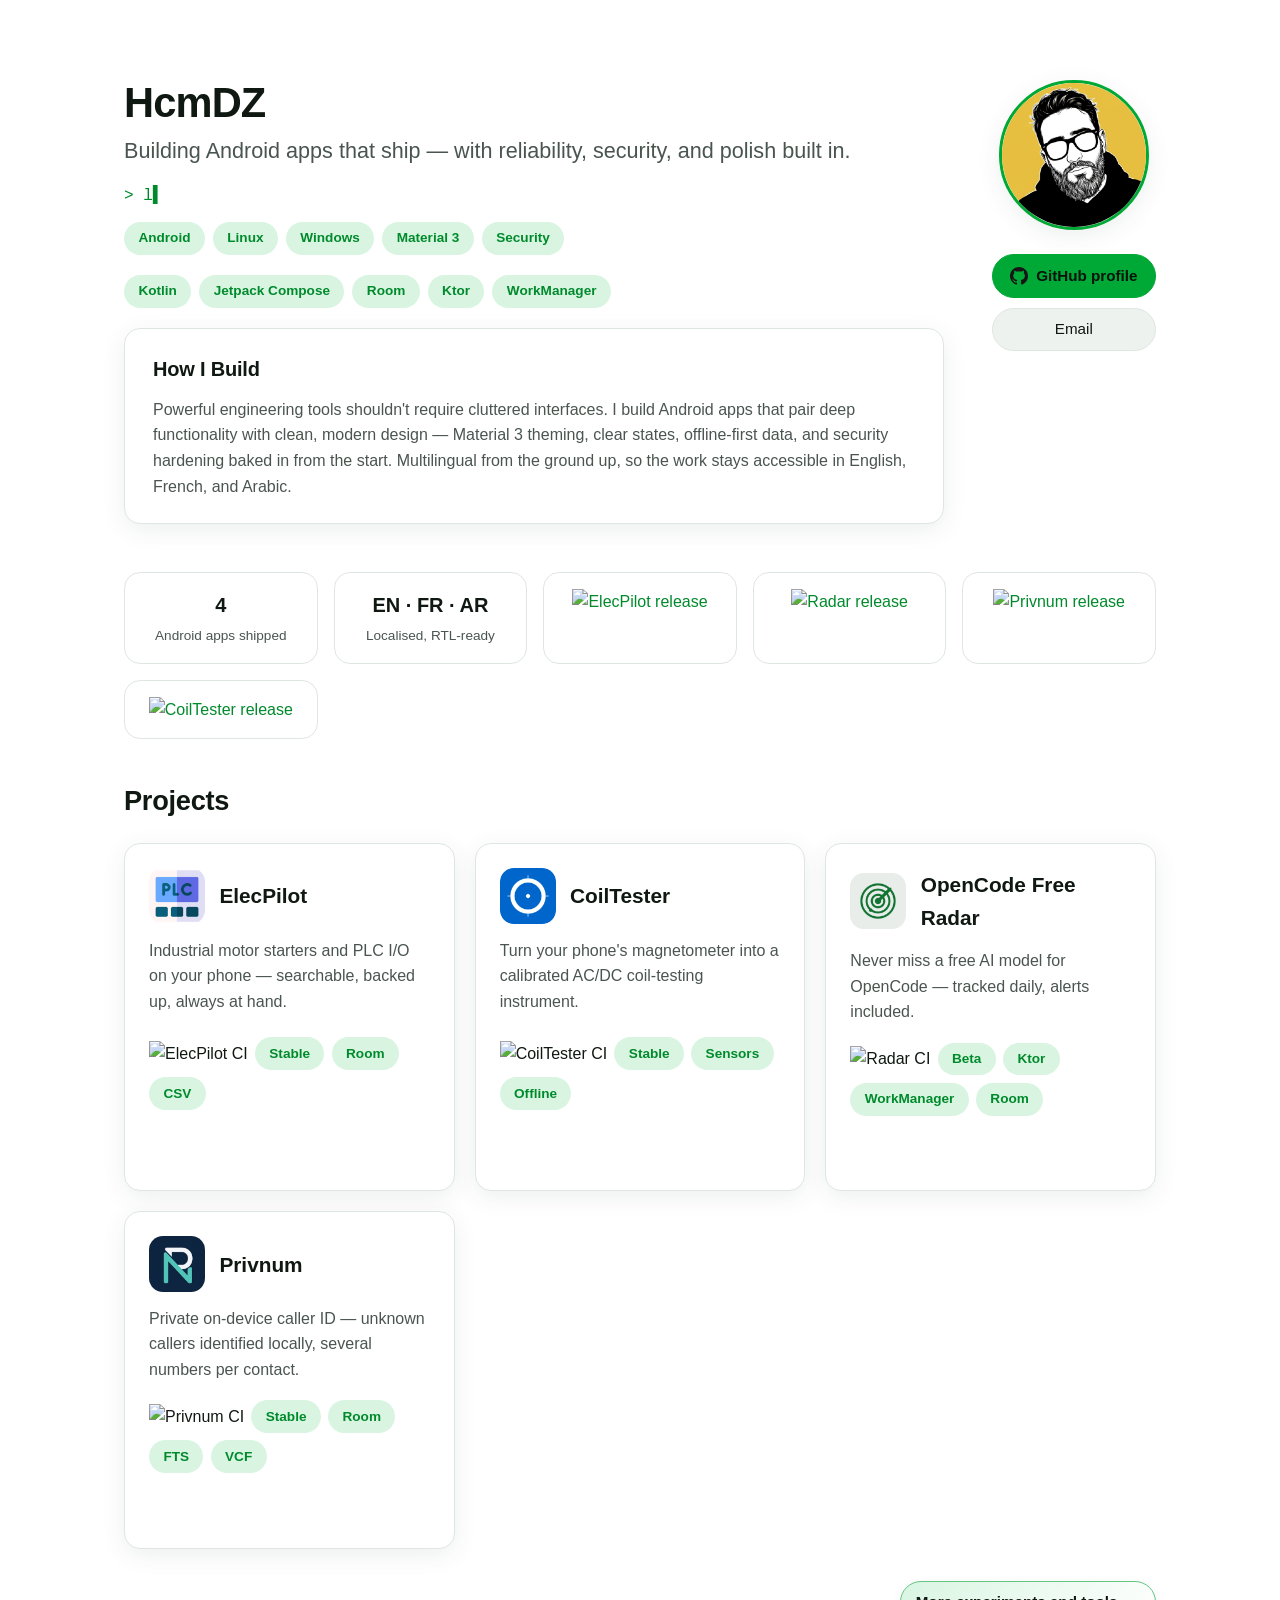
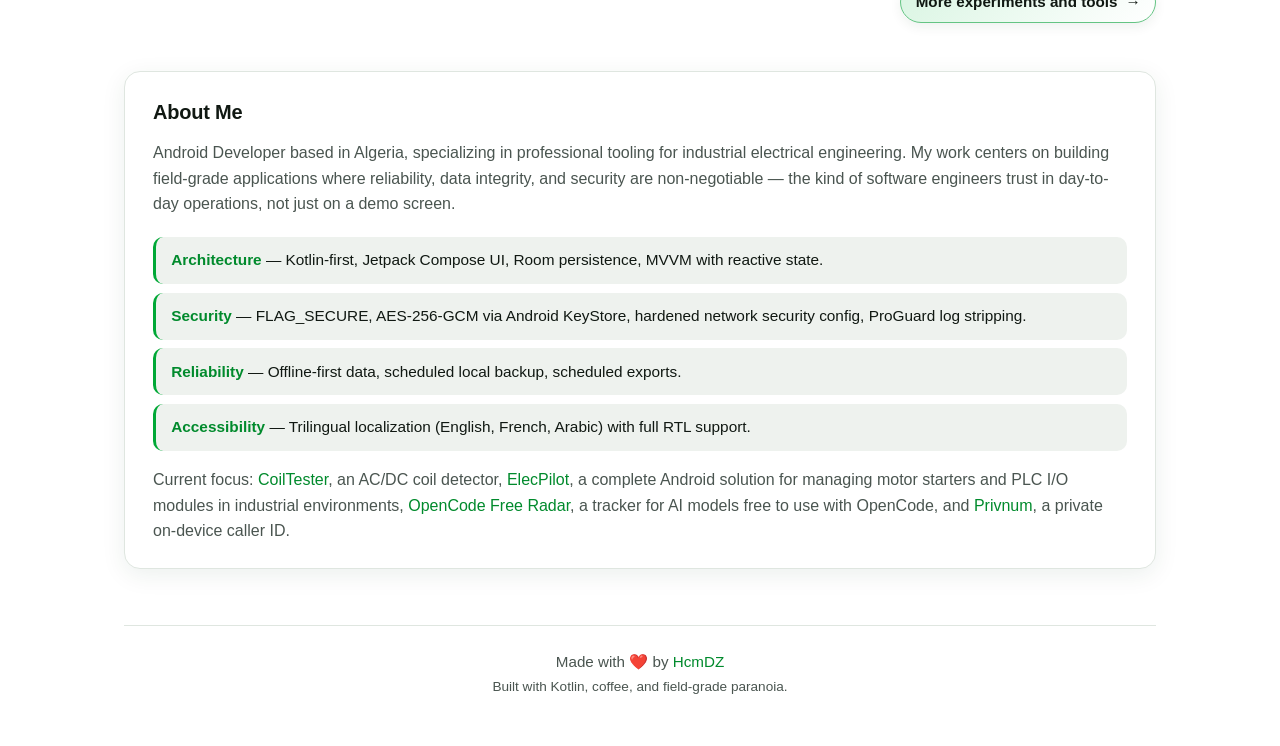
==== commit fd02bb5f: "home: add CoilTester release badge and current focus" ====
--- a/index.html
+++ b/index.html
@@ -97,6 +97,7 @@
       <div class="home-stat"><a href="https://github.com/Hcmdz/ElecPilot/releases" target="_blank" rel="noopener"><img src="https://img.shields.io/github/v/release/Hcmdz/ElecPilot?label=ElecPilot&color=00D117" alt="ElecPilot release" loading="lazy"></a></div>
       <div class="home-stat"><a href="https://github.com/Hcmdz/OpenCode-Free-Radar/releases" target="_blank" rel="noopener"><img src="https://img.shields.io/github/v/release/Hcmdz/OpenCode-Free-Radar?label=Radar&color=00D117" alt="Radar release" loading="lazy"></a></div>
       <div class="home-stat"><a href="https://github.com/Hcmdz/Privnum/releases" target="_blank" rel="noopener"><img src="https://img.shields.io/github/v/release/Hcmdz/Privnum?label=Privnum&color=00D117" alt="Privnum release" loading="lazy"></a></div>
+      <div class="home-stat"><a href="https://github.com/Hcmdz/Coil-Tester/releases" target="_blank" rel="noopener"><img src="https://img.shields.io/github/v/release/Hcmdz/Coil-Tester?label=CoilTester&color=00D117" alt="CoilTester release" loading="lazy"></a></div>
     </section>
 
     <section class="projects-section" aria-labelledby="projects-title">
@@ -193,7 +194,7 @@
         <li><strong>Accessibility</strong> — Trilingual localization (English, French, Arabic) with full RTL support.</li>
       </ul>
       <p>
-        Current focus: <a href="elecpilot/">ElecPilot</a>, a complete Android solution for managing motor starters
+        Current focus: <a href="coil-tester/">CoilTester</a>, an AC/DC coil detector, <a href="elecpilot/">ElecPilot</a>, a complete Android solution for managing motor starters
         and PLC I/O modules in industrial environments, <a href="opencode-free-radar/">OpenCode Free Radar</a>,
         a tracker for AI models free to use with OpenCode, and <a href="Privnum/">Privnum</a>,
         a private on-device caller ID.
